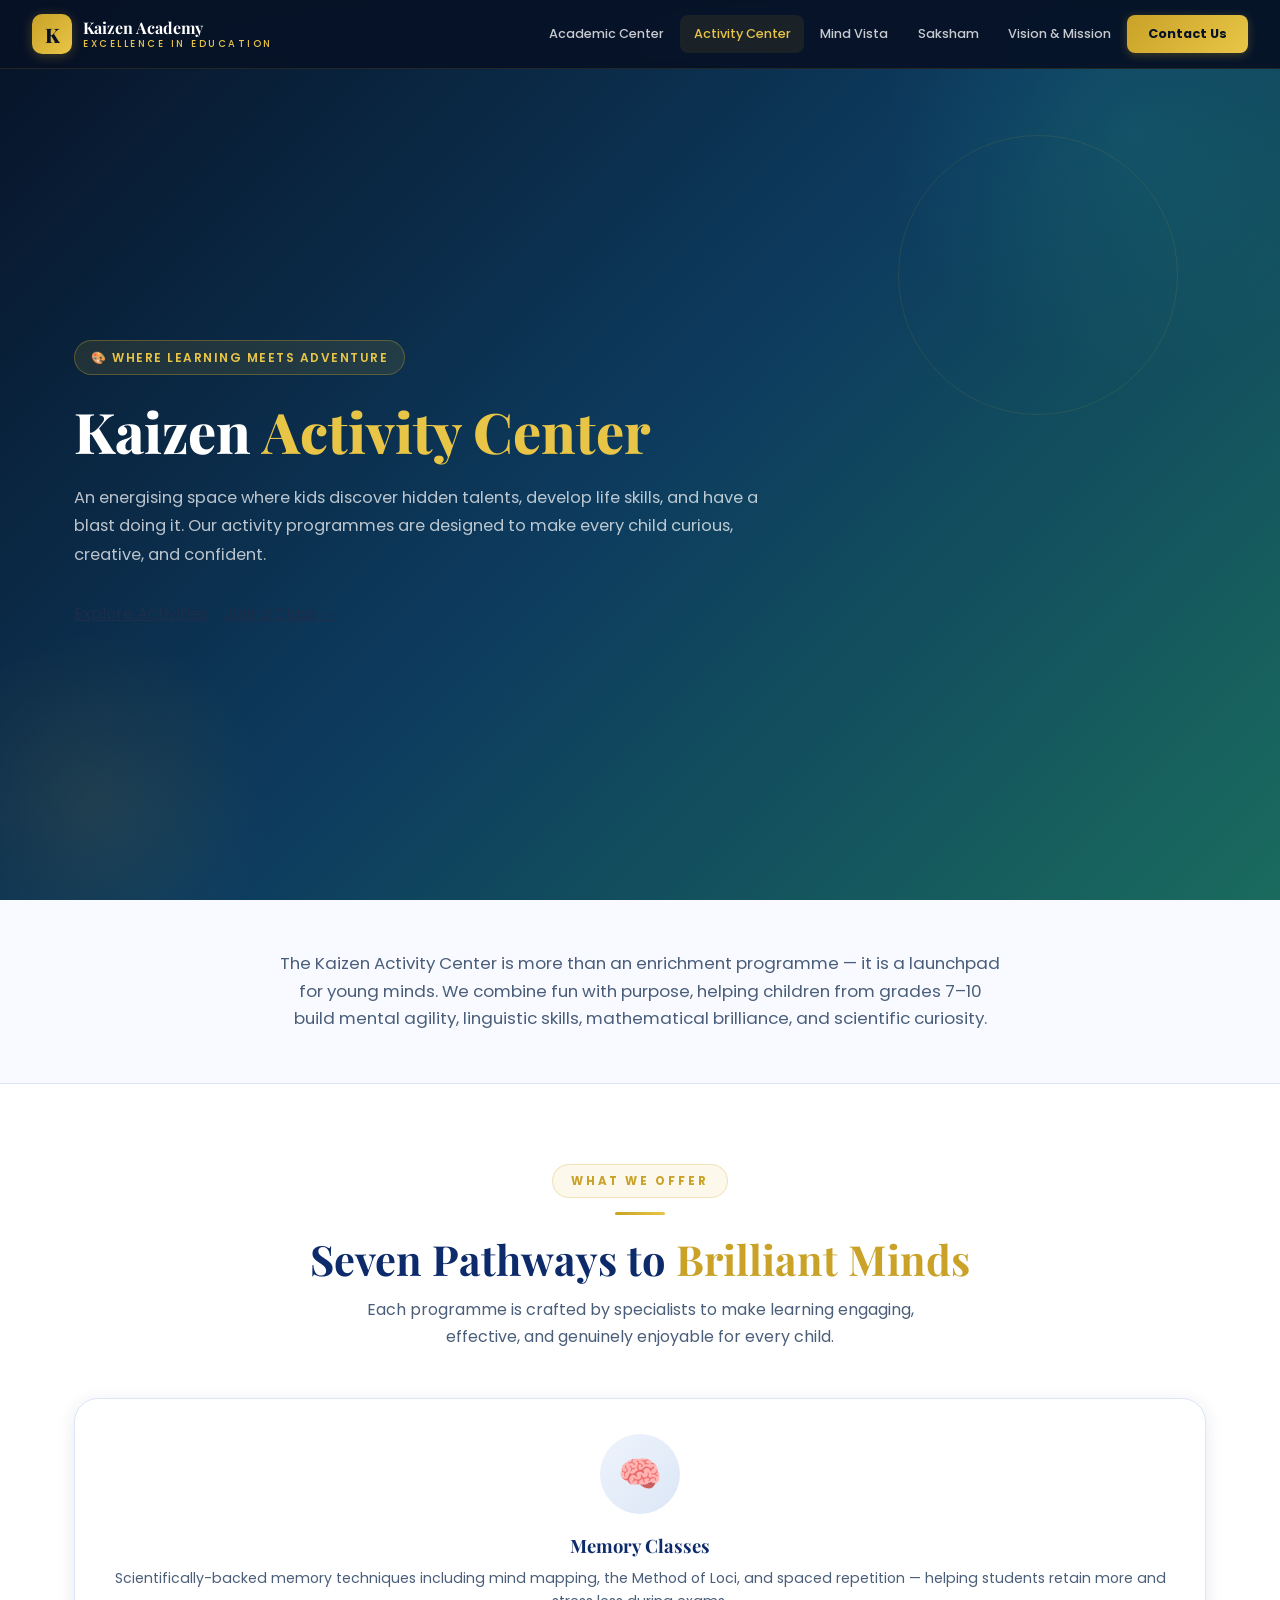
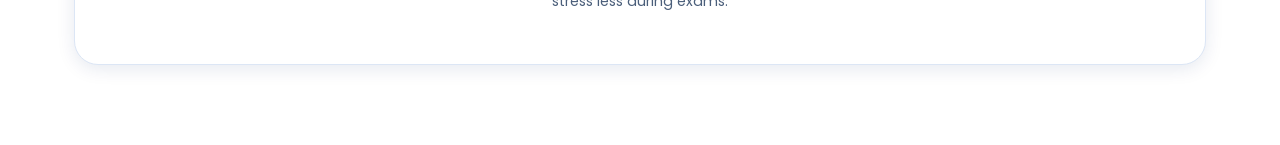
==== activity.html @ c0d57417 "Add activity.html for Kaizen Activity Center page This file contains the HTML structure and styling " ====
<!DOCTYPE html>
<html lang="en">
<head>
<meta charset="UTF-8"/>
<meta name="viewport" content="width=device-width,initial-scale=1.0"/>
<title>Kaizen Activity Center</title>
<link rel="stylesheet" href="styles.css"/>
<style>
.activity-card{background:var(--white);border:1px solid var(--border);border-radius:var(--radius-lg);padding:2.2rem;box-shadow:0 4px 18px var(--shadow);transition:all .35s var(--ease);position:relative;overflow:hidden;text-align:center;}
.activity-card::before{content:'';position:absolute;inset:0;background:linear-gradient(135deg,var(--blue-deep),var(--blue-mid));opacity:0;transition:opacity .35s var(--ease);z-index:0;}
.activity-card:hover::before{opacity:1;}
.activity-card:hover{transform:translateY(-8px) scale(1.02);box-shadow:0 20px 50px var(--shadow-hover);}
.activity-card>*{position:relative;z-index:1;}
.activity-card:hover .act-icon-wrap{background:rgba(255,255,255,.15);}
.activity-card:hover h3{color:var(--gold-light);}
.activity-card:hover p{color:rgba(255,255,255,.8);}
.activity-card:hover .act-tag{background:rgba(255,255,255,.15);color:rgba(255,255,255,.9);border-color:rgba(255,255,255,.25);}
.act-icon-wrap{width:80px;height:80px;border-radius:50%;background:linear-gradient(135deg,var(--blue-pale),var(--border));display:flex;align-items:center;justify-content:center;font-size:2.2rem;margin:0 auto 1.3rem;transition:all .35s var(--ease);}
.activity-card h3{color:var(--blue-deep);margin-bottom:.6rem;font-size:1.15rem;transition:color .35s var(--ease);}
.activity-card p{font-size:.88rem;margin-bottom:1rem;transition:color .35s var(--ease);}
.act-tag{display:inline-block;background:var(--gold-pale);border:1px solid rgba(201,162,39,.3);color:var(--gold);border-radius:100px;padding:.2rem .7rem;font-size:.7rem;font-weight:700;letter-spacing:1px;text-transform:uppercase;transition:all .35s var(--ease);}
.why-row{display:grid;grid-template-columns:1fr 1fr 1fr;gap:1.5rem;}
@media(max-width:900px){.why-row{grid-template-columns:1fr 1fr;}}
@media(max-width:580px){.why-row{grid-template-columns:1fr;}}
</style>
</head>
<body>

<nav class="navbar" id="navbar">
  <div class="nav-wrap">
    <a href="index.html" class="nav-logo">
      <div class="logo-mark">K</div>
      <div class="logo-text"><span class="name">Kaizen Academy</span><span class="tagline">Excellence in Education</span></div>
    </a>
    <ul class="nav-menu">
      <li><a href="index.html">Academic Center</a></li>
      <li><a href="activity.html" class="active">Activity Center</a></li>
      <li><a href="mindvista.html">Mind Vista</a></li>
      <li><a href="saksham.html">Saksham</a></li>
      <li><a href="vision.html">Vision &amp; Mission</a></li>
      <li class="nav-cta"><a href="contact.html">Contact Us</a></li>
    </ul>
    <button class="hamburger" onclick="toggleMenu()">&#9776;</button>
  </div>
</nav>
<div class="nav-drawer" id="navDrawer">
  <a href="index.html">🎓 Academic Center</a>
  <a href="activity.html">🎨 Activity Center</a>
  <a href="mindvista.html">🌍 Mind Vista</a>
  <a href="saksham.html">🏆 Saksham</a>
  <a href="vision.html">⭐ Vision &amp; Mission</a>
  <a href="contact.html">📞 Contact Us</a>
</div>

<!-- HERO -->
<section class="hero">
  <div class="hero-bg" style="background:linear-gradient(135deg,#071226 0%,#0d3b5e 50%,#1a6b5e 100%);"></div>
  <div class="hero-orb" style="width:500px;height:500px;top:-120px;right:-100px;background:radial-gradient(circle,rgba(45,196,171,.12) 0%,transparent 70%);"></div>
  <div class="hero-orb" style="width:350px;height:350px;bottom:-80px;left:-80px;background:radial-gradient(circle,rgba(201,162,39,.1) 0%,transparent 70%);animation-delay:2s;"></div>
  <div class="geo-shape" style="width:280px;height:280px;top:15%;right:8%;animation-duration:36s;"></div>
  <div class="particles"></div>
  <div class="hero-content-wrap" style="grid-template-columns:1fr;">
    <div class="hero-left" style="max-width:700px;">
      <div class="hero-badge">🎨 Where Learning Meets Adventure</div>
      <h1 class="hero-title">Kaizen <span class="gold-text">Activity Center</span></h1>
      <p class="hero-desc">An energising space where kids discover hidden talents, develop life skills, and have a blast doing it. Our activity programmes are designed to make every child curious, creative, and confident.</p>
      <div class="hero-actions">
        <a href="#activities" class="btn btn-gold btn-lg">Explore Activities</a>
        <a href="contact.html" class="btn btn-outline btn-lg">Join a Class →</a>
      </div>
    </div>
  </div>
</section>

<!-- INTRO -->
<section class="section-sm" style="background:var(--off-white);border-bottom:1px solid var(--border);">
  <div class="container text-center">
    <div class="reveal">
      <p style="font-size:1.05rem;color:var(--text-mid);max-width:720px;margin:0 auto;">
        The Kaizen Activity Center is more than an enrichment programme — it is a launchpad for young minds. We combine fun with purpose, helping children from grades 7–10 build mental agility, linguistic skills, mathematical brilliance, and scientific curiosity.
      </p>
    </div>
  </div>
</section>

<!-- ACTIVITIES GRID -->
<section class="section" id="activities">
  <div class="container">
    <div class="text-center reveal">
      <div class="section-label">What We Offer</div>
      <div class="gold-divider center"></div>
      <h2 class="section-title">Seven Pathways to <span class="accent">Brilliant Minds</span></h2>
      <p class="section-lead">Each programme is crafted by specialists to make learning engaging, effective, and genuinely enjoyable for every child.</p>
    </div>
    <div class="card-grid-3" style="margin-top:.5rem;">

      <div class="activity-card reveal d1">
        <div class="act-icon-wrap">🧠</div>
        <h3>Memory Classes</h3>
        <p>Scientifically-backed memory techniques including mind mapping, the Method of Loci, and spaced repetition — helping students retain more and stress less during exams.</p>
---- styles.css ----
@import url('https://fonts.googleapis.com/css2?family=Poppins:wght@300;400;500;600;700;800&family=Playfair+Display:wght@400;600;700;800&display=swap');

:root {
  --blue-dark: #071226;
  --blue-deep: #0d2b6b;
  --blue-mid: #1a4a9e;
  --blue-light: #2d6bc4;
  --blue-sky: #5ba3e8;
  --blue-pale: #eef4fd;
  --gold: #c9a227;
  --gold-light: #e8c547;
  --gold-pale: #fdf8ec;
  --white: #ffffff;
  --off-white: #f8faff;
  --text: #1e2d4a;
  --text-mid: #4a5e7a;
  --text-light: #8a9bb8;
  --border: #dce6f5;
  --shadow: rgba(13,43,107,0.1);
  --shadow-hover: rgba(13,43,107,0.2);
  --shadow-gold: rgba(201,162,39,0.3);
  --radius-sm: 8px;
  --radius: 16px;
  --radius-lg: 24px;
  --radius-xl: 32px;
  --ease: cubic-bezier(0.4,0,0.2,1);
}

*{margin:0;padding:0;box-sizing:border-box;}
html{scroll-behavior:smooth;}
body{font-family:'Poppins',sans-serif;color:var(--text);background:var(--white);overflow-x:hidden;line-height:1.65;}
img{max-width:100%;display:block;}
a{color:inherit;}

h1,h2,h3,h4{font-family:'Playfair Display',serif;line-height:1.2;}
h1{font-size:clamp(2rem,5vw,3.5rem);font-weight:800;}
h2{font-size:clamp(1.6rem,3.5vw,2.6rem);font-weight:700;}
h3{font-size:clamp(1.1rem,2vw,1.4rem);font-weight:700;}
h4{font-size:1rem;font-weight:600;font-family:'Poppins',sans-serif;}
p{font-size:0.97rem;color:var(--text-mid);}

.container{max-width:1180px;margin:0 auto;padding:0 1.5rem;}
.section{padding:80px 0;}
.section-sm{padding:50px 0;}

/* Section headers */
.section-label{display:inline-flex;align-items:center;gap:.4rem;font-size:.72rem;font-weight:700;letter-spacing:3px;text-transform:uppercase;color:var(--gold);background:var(--gold-pale);padding:.4rem 1.1rem;border-radius:100px;margin-bottom:.9rem;border:1px solid rgba(201,162,39,.25);}
.section-title{color:var(--blue-deep);margin-bottom:.8rem;}
.section-title .accent{color:var(--gold);}
.gold-divider{width:50px;height:3px;background:linear-gradient(90deg,var(--gold),var(--gold-light));border-radius:100px;margin-bottom:1.2rem;}
.gold-divider.center{margin-left:auto;margin-right:auto;}
.section-lead{font-size:1rem;color:var(--text-mid);max-width:600px;margin-bottom:3rem;}
.text-center{text-align:center;}
.text-center .section-lead{margin-left:auto;margin-right:auto;}

/* Navbar */
.navbar{position:fixed;top:0;left:0;right:0;z-index:1000;background:rgba(7,18,38,.96);backdrop-filter:blur(20px) saturate(180%);border-bottom:1px solid rgba(201,162,39,.15);transition:box-shadow .3s var(--ease);}
.navbar.scrolled{box-shadow:0 4px 30px rgba(0,0,0,.4);}
.nav-wrap{max-width:1280px;margin:0 auto;height:68px;display:flex;align-items:center;justify-content:space-between;padding:0 2rem;gap:1.5rem;}
.nav-logo{display:flex;align-items:center;gap:.7rem;text-decoration:none;}
.logo-mark{width:40px;height:40px;background:linear-gradient(135deg,var(--gold),var(--gold-light));border-radius:10px;display:flex;align-items:center;justify-content:center;font-family:'Playfair Display',serif;font-size:1.25rem;font-weight:800;color:var(--blue-dark);flex-shrink:0;box-shadow:0 2px 12px var(--shadow-gold);}
.logo-text{line-height:1.15;}
.logo-text .name{display:block;font-family:'Playfair Display',serif;font-size:1rem;font-weight:700;color:var(--white);}
.logo-text .tagline{display:block;font-size:.6rem;color:var(--gold-light);letter-spacing:2.5px;text-transform:uppercase;font-weight:500;}
.nav-menu{display:flex;list-style:none;align-items:center;gap:.15rem;}
.nav-menu a{display:block;text-decoration:none;color:rgba(255,255,255,.78);font-size:.8rem;font-weight:500;padding:.5rem .85rem;border-radius:var(--radius-sm);transition:color .25s,background .25s;white-space:nowrap;}
.nav-menu a:hover,.nav-menu a.active{color:var(--gold-light);background:rgba(201,162,39,.1);}
.nav-cta a{background:linear-gradient(135deg,var(--gold),var(--gold-light))!important;color:var(--blue-dark)!important;font-weight:700!important;padding:.5rem 1.3rem!important;box-shadow:0 2px 10px var(--shadow-gold);}
.nav-cta a:hover{transform:translateY(-1px);box-shadow:0 5px 18px var(--shadow-gold)!important;}
.hamburger{display:none;background:none;border:none;color:white;font-size:1.5rem;cursor:pointer;padding:.4rem;flex-shrink:0;line-height:1;}
.nav-drawer{display:none;position:fixed;top:68px;left:0;right:0;background:rgba(7,18,38,.98);backdrop-filter:blur(20px);border-bottom:1px solid rgba(201,162,39,.15);z-index:999;padding:1rem 1.5rem;}
.nav-drawer.open{display:block;}
.nav-drawer a{display:block;text-decoration:none;color:rgba(255,255,255,.8);padding:.85rem .5rem;border-bottom:1px solid rgba(255,255,255,.07);font-size:.93rem;font-weight:500;transition:color .2s;}
.nav-drawer a:last-child{border-bottom:none;}
.nav-drawer a:hover{color:var(--gold-light);}

/* Hero */
.hero{min-height:100vh;display:flex;align-items:center;position:relative;overflow:hidden;padding-top:68px;}
.hero-bg{position:absolute;inset:0;background:linear-gradient(135deg,var(--blue-dark) 0%,var(--blue-deep) 55%,var(--blue-mid) 100%);}
.hero-orb{position:absolute;border-radius:50%;animation:orb-pulse 8s ease-in-out infinite;}
@keyframes orb-pulse{0%,100%{transform:scale(1) translate(0,0);opacity:.6;}33%{transform:scale(1.1) translate(2%,-3%);opacity:.8;}66%{transform:scale(.95) translate(-2%,2%);opacity:.5;}}
.geo-shape{position:absolute;border:1px solid rgba(201,162,39,.12);border-radius:50%;animation:geo-spin linear infinite;}
@keyframes geo-spin{from{transform:rotate(0deg);}to{transform:rotate(360deg);}}
.particles{position:absolute;inset:0;pointer-events:none;}
.particle{position:absolute;border-radius:50%;background:rgba(201,162,39,.2);animation:rise linear infinite;}
@keyframes rise{0%{transform:translateY(110vh);opacity:0;}5%{opacity:1;}95%{opacity:.4;}100%{transform:translateY(-10vh);opacity:0;}}
.hero-content-wrap{position:relative;z-index:5;width:100%;max-width:1180px;margin:0 auto;padding:4rem 1.5rem;display:grid;grid-template-columns:1fr 1fr;gap:4rem;align-items:center;}
.hero-badge{display:inline-flex;align-items:center;gap:.5rem;background:rgba(201,162,39,.12);border:1px solid rgba(201,162,39,.35);border-radius:100px;padding:.4rem 1rem;font-size:.75rem;font-weight:600;letter-spacing:1.5px;color:var(--gold-light);text-transform:uppercase;margin-bottom:1.4rem;animation:fadeInDown .8s var(--ease) both;}
.hero-title{color:var(--white);margin-bottom:1.2rem;animation:fadeInUp .9s var(--ease) .15s both;}
.hero-title .gold-text{color:var(--gold-light);}
.hero-desc{color:rgba(255,255,255,.72);font-size:1.02rem;line-height:1.75;margin-bottom:2rem;animation:fadeInUp .9s var(--ease) .3s both;}
.hero-actions{display:flex;gap:1rem;flex-wrap:wrap;animation:fadeInUp .9s var(--ease) .45s both;}
.hero-right{animation:fadeIn 1s var(--ease) .6s both;}
.hero-card-grid{display:grid;grid-template-columns:1fr 1fr;gap:1rem;}
.mini-card{background:rgba(255,255,255,.07);border:1px solid rgba(255,255,255,.12);border-radius:var(--radius);padding:1.4rem 1.2rem;transition:all .3s var(--ease);}
.mini-card:hover{background:rgba(201,162,39,.12);border-color:rgba(201,162,39,.3);transform:translateY(-4px);}
.mini-card .icon{font-size:1.8rem;margin-bottom:.6rem;}
.mini-card h4{color:var(--white);font-size:.85rem;font-weight:600;margin-bottom:.2rem;font-family:'Poppins',sans-serif;}
.mini-card p{font-size:.75rem;color:rgba(255,255,255,.55);}
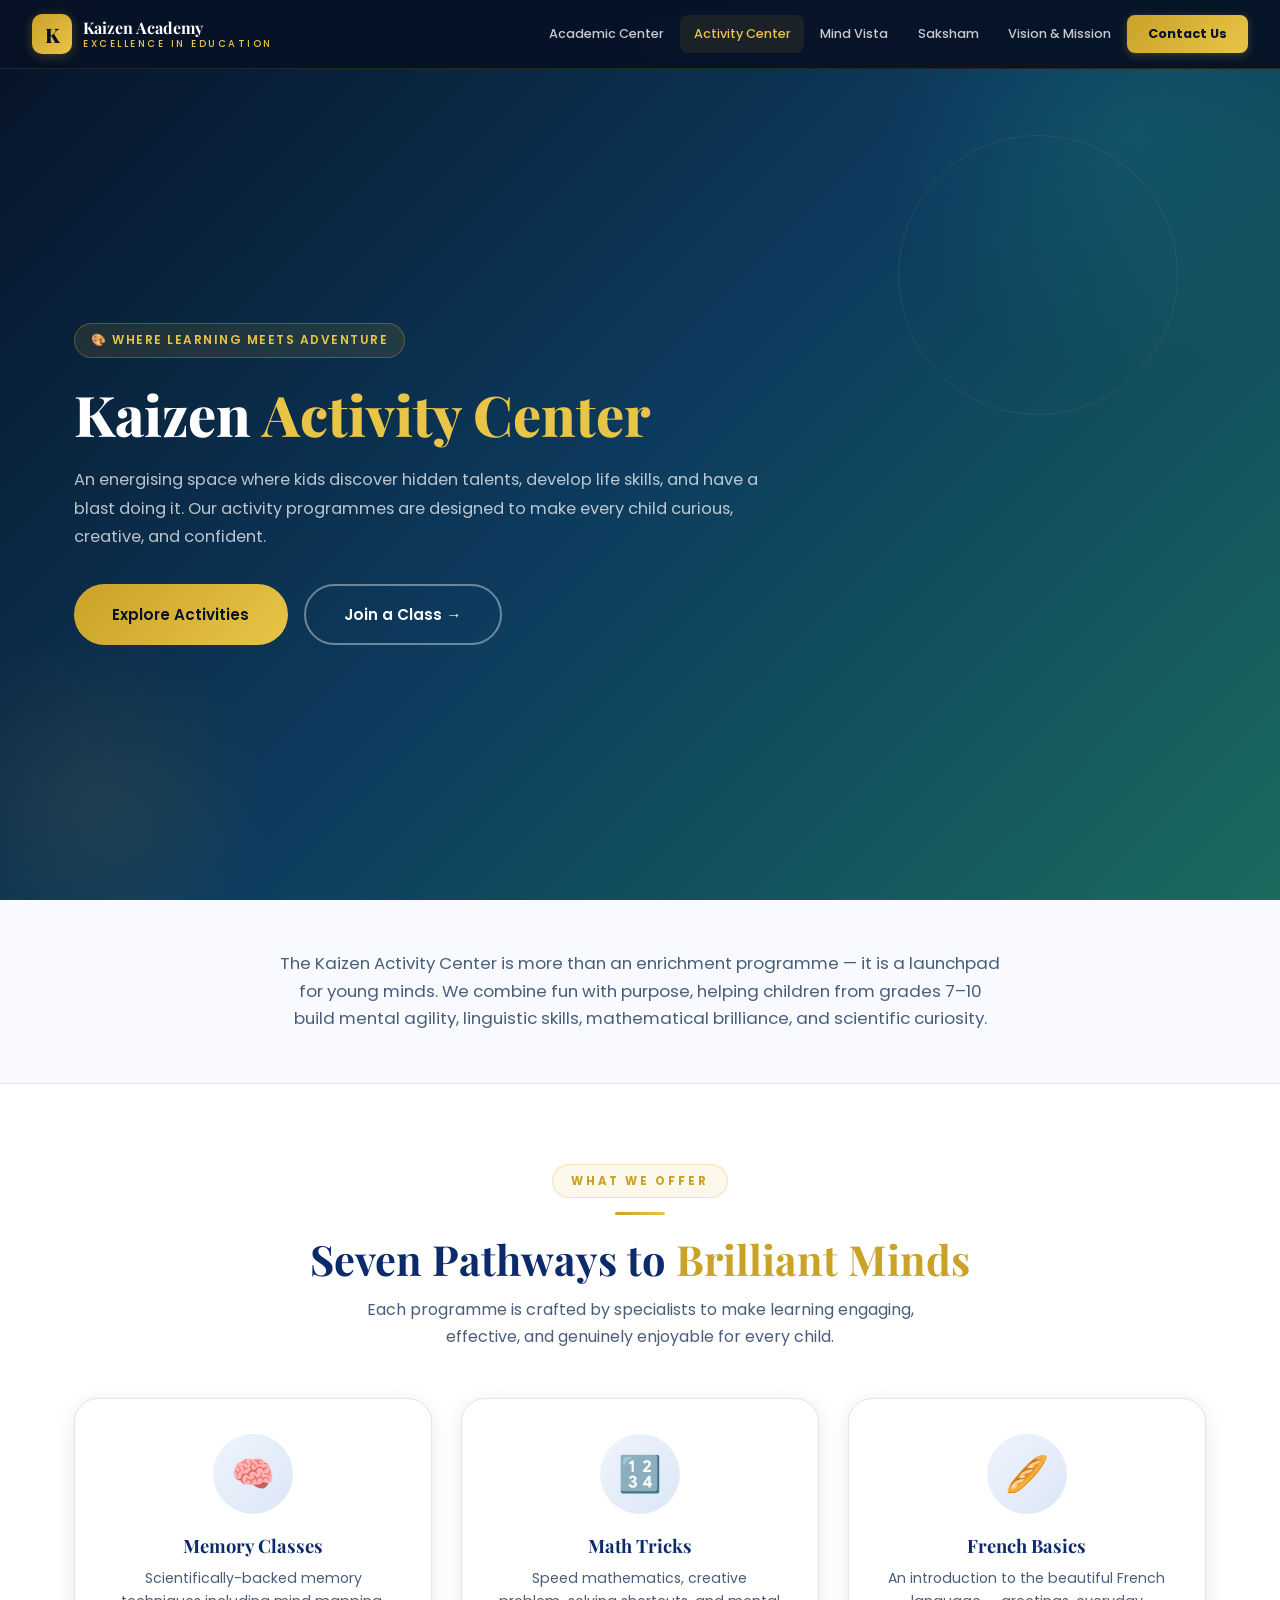
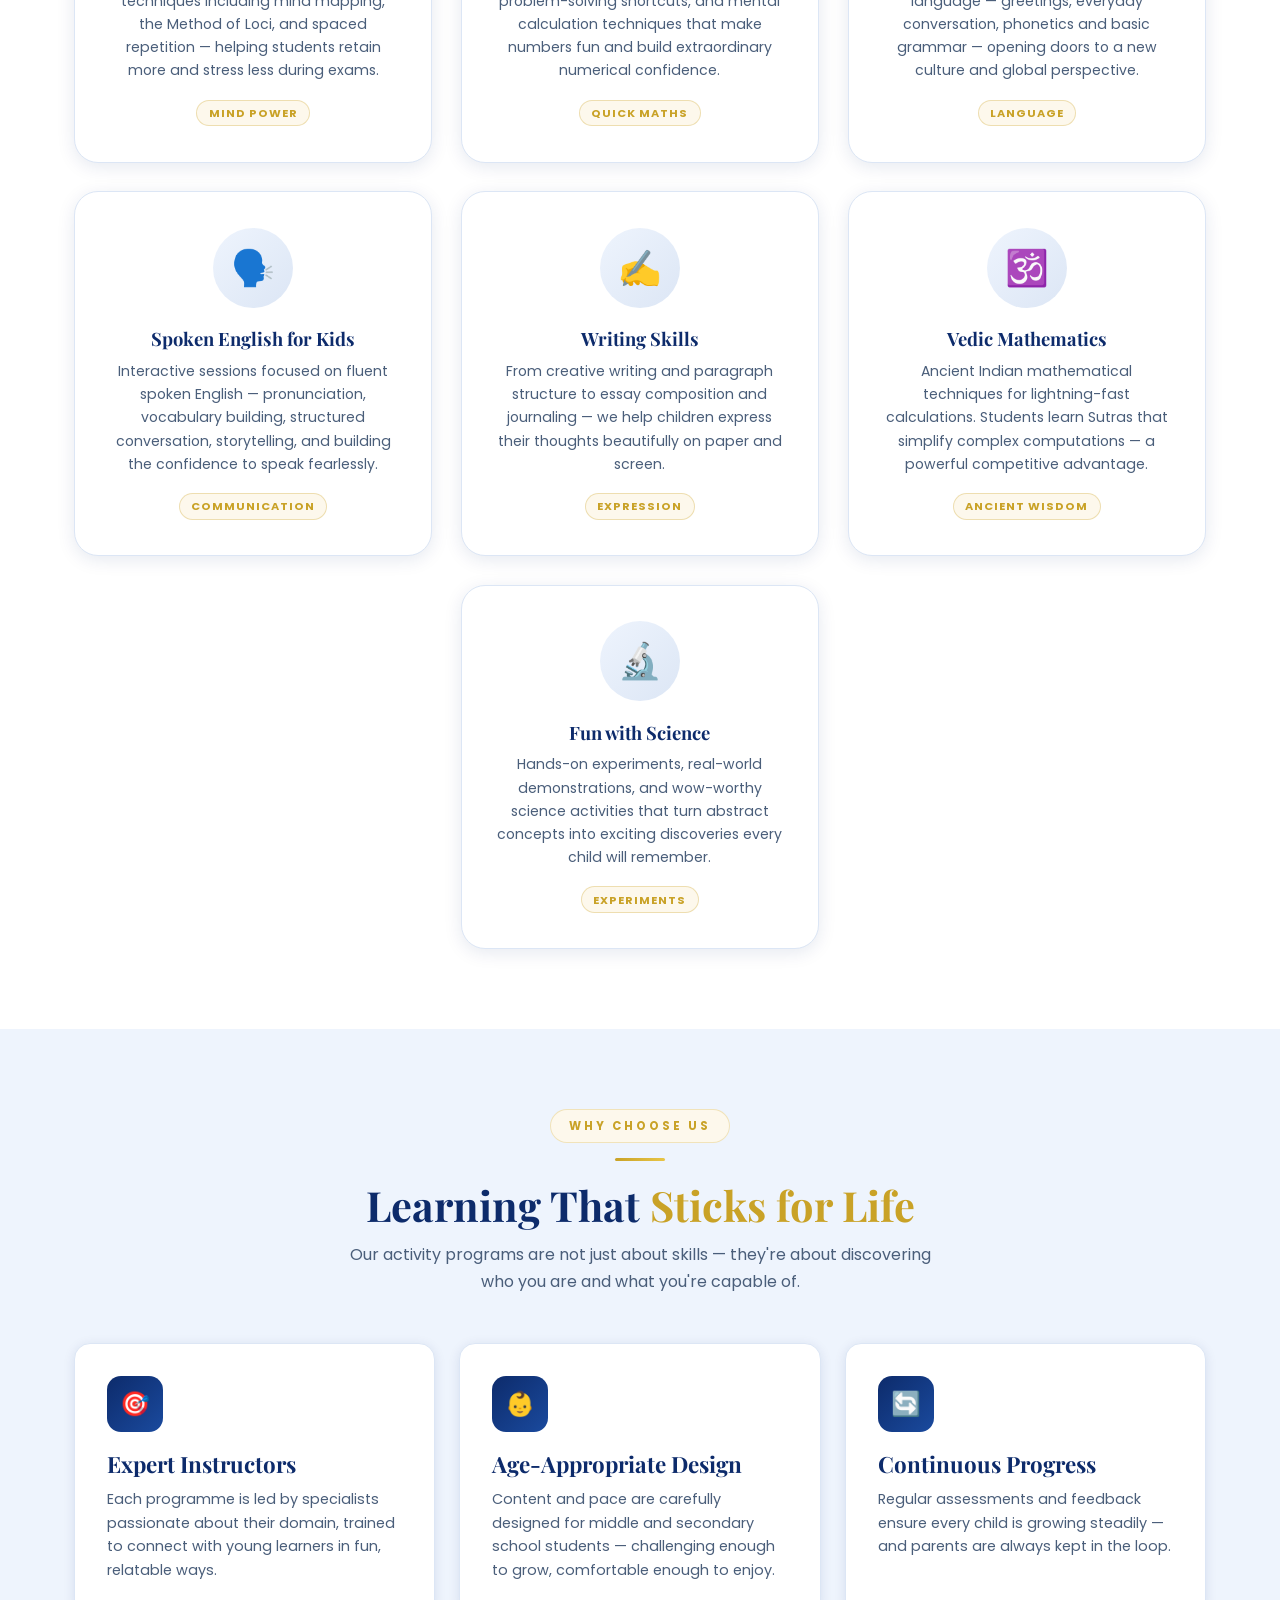
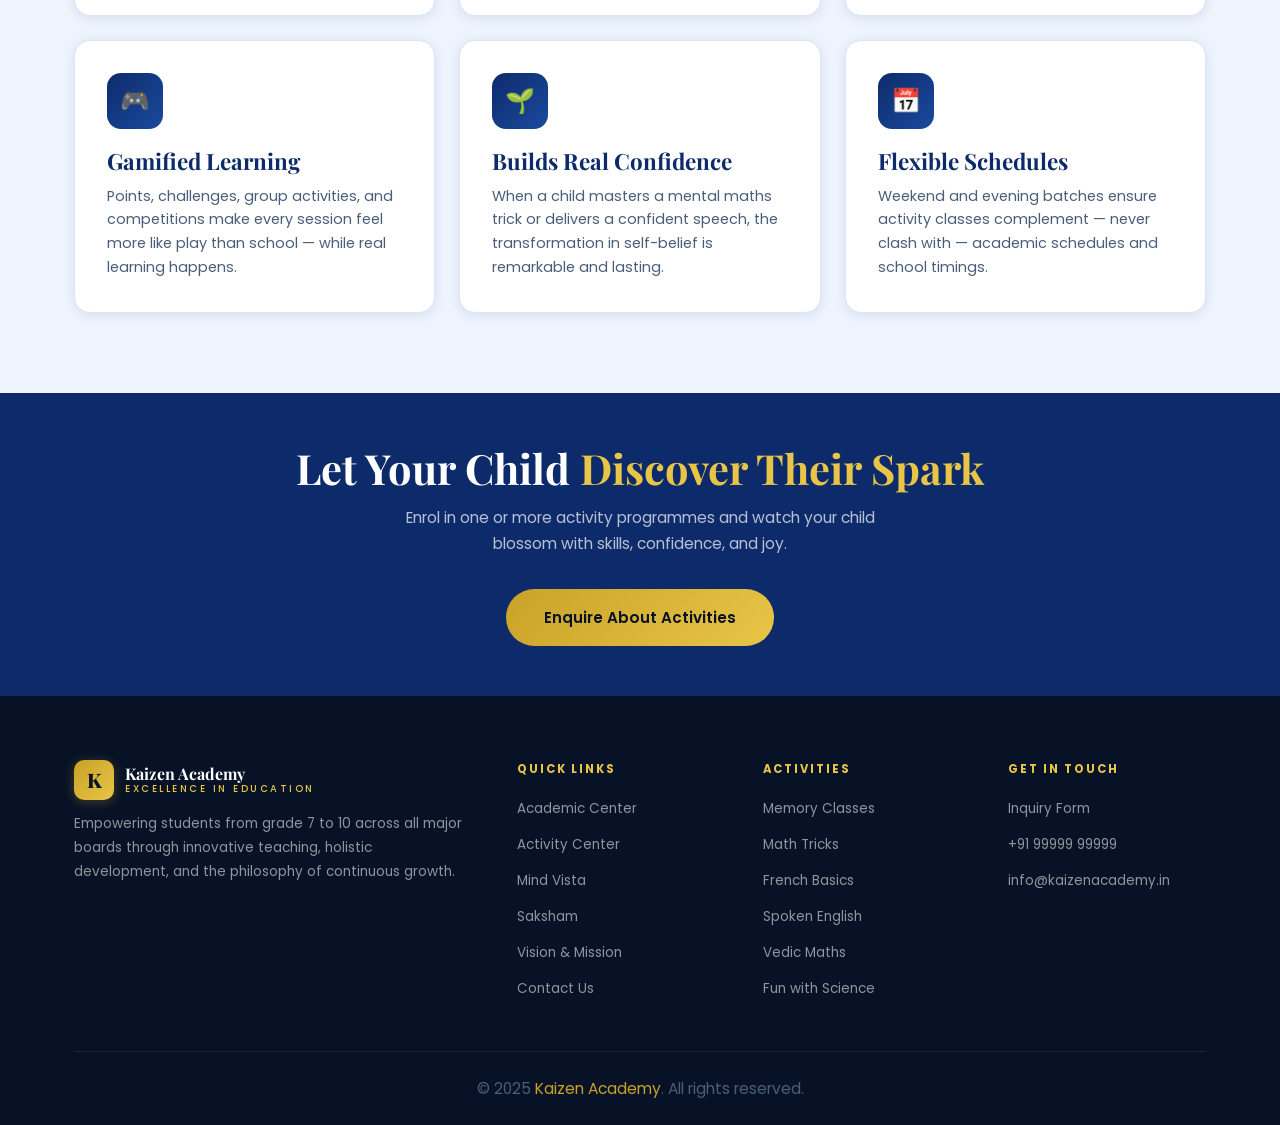
==== commit 808535ab: "Add files via upload" ====
--- a/activity.html
+++ b/activity.html
@@ -1,100 +1,255 @@
-<!DOCTYPE html>
-<html lang="en">
-<head>
-<meta charset="UTF-8"/>
-<meta name="viewport" content="width=device-width,initial-scale=1.0"/>
-<title>Kaizen Activity Center</title>
-<link rel="stylesheet" href="styles.css"/>
-<style>
-.activity-card{background:var(--white);border:1px solid var(--border);border-radius:var(--radius-lg);padding:2.2rem;box-shadow:0 4px 18px var(--shadow);transition:all .35s var(--ease);position:relative;overflow:hidden;text-align:center;}
-.activity-card::before{content:'';position:absolute;inset:0;background:linear-gradient(135deg,var(--blue-deep),var(--blue-mid));opacity:0;transition:opacity .35s var(--ease);z-index:0;}
-.activity-card:hover::before{opacity:1;}
-.activity-card:hover{transform:translateY(-8px) scale(1.02);box-shadow:0 20px 50px var(--shadow-hover);}
-.activity-card>*{position:relative;z-index:1;}
-.activity-card:hover .act-icon-wrap{background:rgba(255,255,255,.15);}
-.activity-card:hover h3{color:var(--gold-light);}
-.activity-card:hover p{color:rgba(255,255,255,.8);}
-.activity-card:hover .act-tag{background:rgba(255,255,255,.15);color:rgba(255,255,255,.9);border-color:rgba(255,255,255,.25);}
-.act-icon-wrap{width:80px;height:80px;border-radius:50%;background:linear-gradient(135deg,var(--blue-pale),var(--border));display:flex;align-items:center;justify-content:center;font-size:2.2rem;margin:0 auto 1.3rem;transition:all .35s var(--ease);}
-.activity-card h3{color:var(--blue-deep);margin-bottom:.6rem;font-size:1.15rem;transition:color .35s var(--ease);}
-.activity-card p{font-size:.88rem;margin-bottom:1rem;transition:color .35s var(--ease);}
-.act-tag{display:inline-block;background:var(--gold-pale);border:1px solid rgba(201,162,39,.3);color:var(--gold);border-radius:100px;padding:.2rem .7rem;font-size:.7rem;font-weight:700;letter-spacing:1px;text-transform:uppercase;transition:all .35s var(--ease);}
-.why-row{display:grid;grid-template-columns:1fr 1fr 1fr;gap:1.5rem;}
-@media(max-width:900px){.why-row{grid-template-columns:1fr 1fr;}}
-@media(max-width:580px){.why-row{grid-template-columns:1fr;}}
-</style>
-</head>
-<body>
-
-<nav class="navbar" id="navbar">
-  <div class="nav-wrap">
-    <a href="index.html" class="nav-logo">
-      <div class="logo-mark">K</div>
-      <div class="logo-text"><span class="name">Kaizen Academy</span><span class="tagline">Excellence in Education</span></div>
-    </a>
-    <ul class="nav-menu">
-      <li><a href="index.html">Academic Center</a></li>
-      <li><a href="activity.html" class="active">Activity Center</a></li>
-      <li><a href="mindvista.html">Mind Vista</a></li>
-      <li><a href="saksham.html">Saksham</a></li>
-      <li><a href="vision.html">Vision &amp; Mission</a></li>
-      <li class="nav-cta"><a href="contact.html">Contact Us</a></li>
-    </ul>
-    <button class="hamburger" onclick="toggleMenu()">&#9776;</button>
-  </div>
-</nav>
-<div class="nav-drawer" id="navDrawer">
-  <a href="index.html">🎓 Academic Center</a>
-  <a href="activity.html">🎨 Activity Center</a>
-  <a href="mindvista.html">🌍 Mind Vista</a>
-  <a href="saksham.html">🏆 Saksham</a>
-  <a href="vision.html">⭐ Vision &amp; Mission</a>
-  <a href="contact.html">📞 Contact Us</a>
-</div>
-
-<!-- HERO -->
-<section class="hero">
-  <div class="hero-bg" style="background:linear-gradient(135deg,#071226 0%,#0d3b5e 50%,#1a6b5e 100%);"></div>
-  <div class="hero-orb" style="width:500px;height:500px;top:-120px;right:-100px;background:radial-gradient(circle,rgba(45,196,171,.12) 0%,transparent 70%);"></div>
-  <div class="hero-orb" style="width:350px;height:350px;bottom:-80px;left:-80px;background:radial-gradient(circle,rgba(201,162,39,.1) 0%,transparent 70%);animation-delay:2s;"></div>
-  <div class="geo-shape" style="width:280px;height:280px;top:15%;right:8%;animation-duration:36s;"></div>
-  <div class="particles"></div>
-  <div class="hero-content-wrap" style="grid-template-columns:1fr;">
-    <div class="hero-left" style="max-width:700px;">
-      <div class="hero-badge">🎨 Where Learning Meets Adventure</div>
-      <h1 class="hero-title">Kaizen <span class="gold-text">Activity Center</span></h1>
-      <p class="hero-desc">An energising space where kids discover hidden talents, develop life skills, and have a blast doing it. Our activity programmes are designed to make every child curious, creative, and confident.</p>
-      <div class="hero-actions">
-        <a href="#activities" class="btn btn-gold btn-lg">Explore Activities</a>
-        <a href="contact.html" class="btn btn-outline btn-lg">Join a Class →</a>
-      </div>
-    </div>
-  </div>
-</section>
-
-<!-- INTRO -->
-<section class="section-sm" style="background:var(--off-white);border-bottom:1px solid var(--border);">
-  <div class="container text-center">
-    <div class="reveal">
-      <p style="font-size:1.05rem;color:var(--text-mid);max-width:720px;margin:0 auto;">
-        The Kaizen Activity Center is more than an enrichment programme — it is a launchpad for young minds. We combine fun with purpose, helping children from grades 7–10 build mental agility, linguistic skills, mathematical brilliance, and scientific curiosity.
-      </p>
-    </div>
-  </div>
-</section>
-
-<!-- ACTIVITIES GRID -->
-<section class="section" id="activities">
-  <div class="container">
-    <div class="text-center reveal">
-      <div class="section-label">What We Offer</div>
-      <div class="gold-divider center"></div>
-      <h2 class="section-title">Seven Pathways to <span class="accent">Brilliant Minds</span></h2>
-      <p class="section-lead">Each programme is crafted by specialists to make learning engaging, effective, and genuinely enjoyable for every child.</p>
-    </div>
-    <div class="card-grid-3" style="margin-top:.5rem;">
-
-      <div class="activity-card reveal d1">
-        <div class="act-icon-wrap">🧠</div>
-        <h3>Memory Classes</h3>
-        <p>Scientifically-backed memory techniques including mind mapping, the Method of Loci, and spaced repetition — helping students retain more and stress less during exams.</p>
+<!DOCTYPE html>
+<html lang="en">
+<head>
+<meta charset="UTF-8"/>
+<meta name="viewport" content="width=device-width,initial-scale=1.0"/>
+<title>Kaizen Activity Center</title>
+<link rel="stylesheet" href="styles.css"/>
+<style>
+.activity-card{background:var(--white);border:1px solid var(--border);border-radius:var(--radius-lg);padding:2.2rem;box-shadow:0 4px 18px var(--shadow);transition:all .35s var(--ease);position:relative;overflow:hidden;text-align:center;}
+.activity-card::before{content:'';position:absolute;inset:0;background:linear-gradient(135deg,var(--blue-deep),var(--blue-mid));opacity:0;transition:opacity .35s var(--ease);z-index:0;}
+.activity-card:hover::before{opacity:1;}
+.activity-card:hover{transform:translateY(-8px) scale(1.02);box-shadow:0 20px 50px var(--shadow-hover);}
+.activity-card>*{position:relative;z-index:1;}
+.activity-card:hover .act-icon-wrap{background:rgba(255,255,255,.15);}
+.activity-card:hover h3{color:var(--gold-light);}
+.activity-card:hover p{color:rgba(255,255,255,.8);}
+.activity-card:hover .act-tag{background:rgba(255,255,255,.15);color:rgba(255,255,255,.9);border-color:rgba(255,255,255,.25);}
+.act-icon-wrap{width:80px;height:80px;border-radius:50%;background:linear-gradient(135deg,var(--blue-pale),var(--border));display:flex;align-items:center;justify-content:center;font-size:2.2rem;margin:0 auto 1.3rem;transition:all .35s var(--ease);}
+.activity-card h3{color:var(--blue-deep);margin-bottom:.6rem;font-size:1.15rem;transition:color .35s var(--ease);}
+.activity-card p{font-size:.88rem;margin-bottom:1rem;transition:color .35s var(--ease);}
+.act-tag{display:inline-block;background:var(--gold-pale);border:1px solid rgba(201,162,39,.3);color:var(--gold);border-radius:100px;padding:.2rem .7rem;font-size:.7rem;font-weight:700;letter-spacing:1px;text-transform:uppercase;transition:all .35s var(--ease);}
+.why-row{display:grid;grid-template-columns:1fr 1fr 1fr;gap:1.5rem;}
+@media(max-width:900px){.why-row{grid-template-columns:1fr 1fr;}}
+@media(max-width:580px){.why-row{grid-template-columns:1fr;}}
+</style>
+</head>
+<body>
+
+<nav class="navbar" id="navbar">
+  <div class="nav-wrap">
+    <a href="index.html" class="nav-logo">
+      <div class="logo-mark">K</div>
+      <div class="logo-text"><span class="name">Kaizen Academy</span><span class="tagline">Excellence in Education</span></div>
+    </a>
+    <ul class="nav-menu">
+      <li><a href="index.html">Academic Center</a></li>
+      <li><a href="activity.html" class="active">Activity Center</a></li>
+      <li><a href="mindvista.html">Mind Vista</a></li>
+      <li><a href="saksham.html">Saksham</a></li>
+      <li><a href="vision.html">Vision &amp; Mission</a></li>
+      <li class="nav-cta"><a href="contact.html">Contact Us</a></li>
+    </ul>
+    <button class="hamburger" onclick="toggleMenu()">&#9776;</button>
+  </div>
+</nav>
+<div class="nav-drawer" id="navDrawer">
+  <a href="index.html">🎓 Academic Center</a>
+  <a href="activity.html">🎨 Activity Center</a>
+  <a href="mindvista.html">🌍 Mind Vista</a>
+  <a href="saksham.html">🏆 Saksham</a>
+  <a href="vision.html">⭐ Vision &amp; Mission</a>
+  <a href="contact.html">📞 Contact Us</a>
+</div>
+
+<!-- HERO -->
+<section class="hero">
+  <div class="hero-bg" style="background:linear-gradient(135deg,#071226 0%,#0d3b5e 50%,#1a6b5e 100%);"></div>
+  <div class="hero-orb" style="width:500px;height:500px;top:-120px;right:-100px;background:radial-gradient(circle,rgba(45,196,171,.12) 0%,transparent 70%);"></div>
+  <div class="hero-orb" style="width:350px;height:350px;bottom:-80px;left:-80px;background:radial-gradient(circle,rgba(201,162,39,.1) 0%,transparent 70%);animation-delay:2s;"></div>
+  <div class="geo-shape" style="width:280px;height:280px;top:15%;right:8%;animation-duration:36s;"></div>
+  <div class="particles"></div>
+  <div class="hero-content-wrap" style="grid-template-columns:1fr;">
+    <div class="hero-left" style="max-width:700px;">
+      <div class="hero-badge">🎨 Where Learning Meets Adventure</div>
+      <h1 class="hero-title">Kaizen <span class="gold-text">Activity Center</span></h1>
+      <p class="hero-desc">An energising space where kids discover hidden talents, develop life skills, and have a blast doing it. Our activity programmes are designed to make every child curious, creative, and confident.</p>
+      <div class="hero-actions">
+        <a href="#activities" class="btn btn-gold btn-lg">Explore Activities</a>
+        <a href="contact.html" class="btn btn-outline btn-lg">Join a Class →</a>
+      </div>
+    </div>
+  </div>
+</section>
+
+<!-- INTRO -->
+<section class="section-sm" style="background:var(--off-white);border-bottom:1px solid var(--border);">
+  <div class="container text-center">
+    <div class="reveal">
+      <p style="font-size:1.05rem;color:var(--text-mid);max-width:720px;margin:0 auto;">
+        The Kaizen Activity Center is more than an enrichment programme — it is a launchpad for young minds. We combine fun with purpose, helping children from grades 7–10 build mental agility, linguistic skills, mathematical brilliance, and scientific curiosity.
+      </p>
+    </div>
+  </div>
+</section>
+
+<!-- ACTIVITIES GRID -->
+<section class="section" id="activities">
+  <div class="container">
+    <div class="text-center reveal">
+      <div class="section-label">What We Offer</div>
+      <div class="gold-divider center"></div>
+      <h2 class="section-title">Seven Pathways to <span class="accent">Brilliant Minds</span></h2>
+      <p class="section-lead">Each programme is crafted by specialists to make learning engaging, effective, and genuinely enjoyable for every child.</p>
+    </div>
+    <div class="card-grid-3" style="margin-top:.5rem;">
+
+      <div class="activity-card reveal d1">
+        <div class="act-icon-wrap">🧠</div>
+        <h3>Memory Classes</h3>
+        <p>Scientifically-backed memory techniques including mind mapping, the Method of Loci, and spaced repetition — helping students retain more and stress less during exams.</p>
+        <div class="act-tag">Mind Power</div>
+      </div>
+
+      <div class="activity-card reveal d2">
+        <div class="act-icon-wrap">🔢</div>
+        <h3>Math Tricks</h3>
+        <p>Speed mathematics, creative problem-solving shortcuts, and mental calculation techniques that make numbers fun and build extraordinary numerical confidence.</p>
+        <div class="act-tag">Quick Maths</div>
+      </div>
+
+      <div class="activity-card reveal d3">
+        <div class="act-icon-wrap">🥖</div>
+        <h3>French Basics</h3>
+        <p>An introduction to the beautiful French language — greetings, everyday conversation, phonetics and basic grammar — opening doors to a new culture and global perspective.</p>
+        <div class="act-tag">Language</div>
+      </div>
+
+      <div class="activity-card reveal d1">
+        <div class="act-icon-wrap">🗣️</div>
+        <h3>Spoken English for Kids</h3>
+        <p>Interactive sessions focused on fluent spoken English — pronunciation, vocabulary building, structured conversation, storytelling, and building the confidence to speak fearlessly.</p>
+        <div class="act-tag">Communication</div>
+      </div>
+
+      <div class="activity-card reveal d2">
+        <div class="act-icon-wrap">✍️</div>
+        <h3>Writing Skills</h3>
+        <p>From creative writing and paragraph structure to essay composition and journaling — we help children express their thoughts beautifully on paper and screen.</p>
+        <div class="act-tag">Expression</div>
+      </div>
+
+      <div class="activity-card reveal d3">
+        <div class="act-icon-wrap">🕉️</div>
+        <h3>Vedic Mathematics</h3>
+        <p>Ancient Indian mathematical techniques for lightning-fast calculations. Students learn Sutras that simplify complex computations — a powerful competitive advantage.</p>
+        <div class="act-tag">Ancient Wisdom</div>
+      </div>
+
+      <div class="activity-card reveal d2" style="grid-column:2;">
+        <div class="act-icon-wrap">🔬</div>
+        <h3>Fun with Science</h3>
+        <p>Hands-on experiments, real-world demonstrations, and wow-worthy science activities that turn abstract concepts into exciting discoveries every child will remember.</p>
+        <div class="act-tag">Experiments</div>
+      </div>
+
+    </div>
+  </div>
+</section>
+
+<!-- WHY SECTION -->
+<section class="section bg-light">
+  <div class="container">
+    <div class="text-center reveal">
+      <div class="section-label">Why Choose Us</div>
+      <div class="gold-divider center"></div>
+      <h2 class="section-title">Learning That <span class="accent">Sticks for Life</span></h2>
+      <p class="section-lead">Our activity programs are not just about skills — they're about discovering who you are and what you're capable of.</p>
+    </div>
+    <div class="why-row">
+      <div class="card reveal d1">
+        <div class="card-icon">🎯</div>
+        <h3>Expert Instructors</h3>
+        <p>Each programme is led by specialists passionate about their domain, trained to connect with young learners in fun, relatable ways.</p>
+      </div>
+      <div class="card reveal d2">
+        <div class="card-icon">👶</div>
+        <h3>Age-Appropriate Design</h3>
+        <p>Content and pace are carefully designed for middle and secondary school students — challenging enough to grow, comfortable enough to enjoy.</p>
+      </div>
+      <div class="card reveal d3">
+        <div class="card-icon">🔄</div>
+        <h3>Continuous Progress</h3>
+        <p>Regular assessments and feedback ensure every child is growing steadily — and parents are always kept in the loop.</p>
+      </div>
+      <div class="card reveal d1">
+        <div class="card-icon">🎮</div>
+        <h3>Gamified Learning</h3>
+        <p>Points, challenges, group activities, and competitions make every session feel more like play than school — while real learning happens.</p>
+      </div>
+      <div class="card reveal d2">
+        <div class="card-icon">🌱</div>
+        <h3>Builds Real Confidence</h3>
+        <p>When a child masters a mental maths trick or delivers a confident speech, the transformation in self-belief is remarkable and lasting.</p>
+      </div>
+      <div class="card reveal d3">
+        <div class="card-icon">📅</div>
+        <h3>Flexible Schedules</h3>
+        <p>Weekend and evening batches ensure activity classes complement — never clash with — academic schedules and school timings.</p>
+      </div>
+    </div>
+  </div>
+</section>
+
+<!-- CTA -->
+<section class="section-sm bg-deep">
+  <div class="container text-center">
+    <div class="reveal">
+      <h2 style="color:var(--white);margin-bottom:.8rem;">Let Your Child <span style="color:var(--gold-light);">Discover Their Spark</span></h2>
+      <p style="color:rgba(255,255,255,.7);max-width:480px;margin:0 auto 2rem;">Enrol in one or more activity programmes and watch your child blossom with skills, confidence, and joy.</p>
+      <a href="contact.html" class="btn btn-gold btn-lg">Enquire About Activities</a>
+    </div>
+  </div>
+</section>
+
+<!-- FOOTER -->
+<footer>
+  <div class="container">
+    <div class="footer-grid">
+      <div class="footer-about">
+        <a href="index.html" class="nav-logo" style="display:inline-flex;">
+          <div class="logo-mark">K</div>
+          <div class="logo-text"><span class="name">Kaizen Academy</span><span class="tagline">Excellence in Education</span></div>
+        </a>
+        <p>Empowering students from grade 7 to 10 across all major boards through innovative teaching, holistic development, and the philosophy of continuous growth.</p>
+      </div>
+      <div class="footer-col">
+        <h5>Quick Links</h5>
+        <ul>
+          <li><a href="index.html">Academic Center</a></li>
+          <li><a href="activity.html">Activity Center</a></li>
+          <li><a href="mindvista.html">Mind Vista</a></li>
+          <li><a href="saksham.html">Saksham</a></li>
+          <li><a href="vision.html">Vision &amp; Mission</a></li>
+          <li><a href="contact.html">Contact Us</a></li>
+        </ul>
+      </div>
+      <div class="footer-col">
+        <h5>Activities</h5>
+        <ul>
+          <li><a href="#activities">Memory Classes</a></li>
+          <li><a href="#activities">Math Tricks</a></li>
+          <li><a href="#activities">French Basics</a></li>
+          <li><a href="#activities">Spoken English</a></li>
+          <li><a href="#activities">Vedic Maths</a></li>
+          <li><a href="#activities">Fun with Science</a></li>
+        </ul>
+      </div>
+      <div class="footer-col">
+        <h5>Get in Touch</h5>
+        <ul>
+          <li><a href="contact.html">Inquiry Form</a></li>
+          <li><a href="tel:+919999999999">+91 99999 99999</a></li>
+          <li><a href="mailto:info@kaizenacademy.in">info@kaizenacademy.in</a></li>
+        </ul>
+      </div>
+    </div>
+    <div class="footer-bottom">
+      <p>&copy; 2025 <span class="gold">Kaizen Academy</span>. All rights reserved.</p>
+    </div>
+  </div>
+</footer>
+
+<script src="script.js"></script>
+</body>
+</html>
--- a/styles.css
+++ b/styles.css
@@ -1,99 +1,279 @@
-@import url('https://fonts.googleapis.com/css2?family=Poppins:wght@300;400;500;600;700;800&family=Playfair+Display:wght@400;600;700;800&display=swap');
-
-:root {
-  --blue-dark: #071226;
-  --blue-deep: #0d2b6b;
-  --blue-mid: #1a4a9e;
-  --blue-light: #2d6bc4;
-  --blue-sky: #5ba3e8;
-  --blue-pale: #eef4fd;
-  --gold: #c9a227;
-  --gold-light: #e8c547;
-  --gold-pale: #fdf8ec;
-  --white: #ffffff;
-  --off-white: #f8faff;
-  --text: #1e2d4a;
-  --text-mid: #4a5e7a;
-  --text-light: #8a9bb8;
-  --border: #dce6f5;
-  --shadow: rgba(13,43,107,0.1);
-  --shadow-hover: rgba(13,43,107,0.2);
-  --shadow-gold: rgba(201,162,39,0.3);
-  --radius-sm: 8px;
-  --radius: 16px;
-  --radius-lg: 24px;
-  --radius-xl: 32px;
-  --ease: cubic-bezier(0.4,0,0.2,1);
-}
-
-*{margin:0;padding:0;box-sizing:border-box;}
-html{scroll-behavior:smooth;}
-body{font-family:'Poppins',sans-serif;color:var(--text);background:var(--white);overflow-x:hidden;line-height:1.65;}
-img{max-width:100%;display:block;}
-a{color:inherit;}
-
-h1,h2,h3,h4{font-family:'Playfair Display',serif;line-height:1.2;}
-h1{font-size:clamp(2rem,5vw,3.5rem);font-weight:800;}
-h2{font-size:clamp(1.6rem,3.5vw,2.6rem);font-weight:700;}
-h3{font-size:clamp(1.1rem,2vw,1.4rem);font-weight:700;}
-h4{font-size:1rem;font-weight:600;font-family:'Poppins',sans-serif;}
-p{font-size:0.97rem;color:var(--text-mid);}
-
-.container{max-width:1180px;margin:0 auto;padding:0 1.5rem;}
-.section{padding:80px 0;}
-.section-sm{padding:50px 0;}
-
-/* Section headers */
-.section-label{display:inline-flex;align-items:center;gap:.4rem;font-size:.72rem;font-weight:700;letter-spacing:3px;text-transform:uppercase;color:var(--gold);background:var(--gold-pale);padding:.4rem 1.1rem;border-radius:100px;margin-bottom:.9rem;border:1px solid rgba(201,162,39,.25);}
-.section-title{color:var(--blue-deep);margin-bottom:.8rem;}
-.section-title .accent{color:var(--gold);}
-.gold-divider{width:50px;height:3px;background:linear-gradient(90deg,var(--gold),var(--gold-light));border-radius:100px;margin-bottom:1.2rem;}
-.gold-divider.center{margin-left:auto;margin-right:auto;}
-.section-lead{font-size:1rem;color:var(--text-mid);max-width:600px;margin-bottom:3rem;}
-.text-center{text-align:center;}
-.text-center .section-lead{margin-left:auto;margin-right:auto;}
-
-/* Navbar */
-.navbar{position:fixed;top:0;left:0;right:0;z-index:1000;background:rgba(7,18,38,.96);backdrop-filter:blur(20px) saturate(180%);border-bottom:1px solid rgba(201,162,39,.15);transition:box-shadow .3s var(--ease);}
-.navbar.scrolled{box-shadow:0 4px 30px rgba(0,0,0,.4);}
-.nav-wrap{max-width:1280px;margin:0 auto;height:68px;display:flex;align-items:center;justify-content:space-between;padding:0 2rem;gap:1.5rem;}
-.nav-logo{display:flex;align-items:center;gap:.7rem;text-decoration:none;}
-.logo-mark{width:40px;height:40px;background:linear-gradient(135deg,var(--gold),var(--gold-light));border-radius:10px;display:flex;align-items:center;justify-content:center;font-family:'Playfair Display',serif;font-size:1.25rem;font-weight:800;color:var(--blue-dark);flex-shrink:0;box-shadow:0 2px 12px var(--shadow-gold);}
-.logo-text{line-height:1.15;}
-.logo-text .name{display:block;font-family:'Playfair Display',serif;font-size:1rem;font-weight:700;color:var(--white);}
-.logo-text .tagline{display:block;font-size:.6rem;color:var(--gold-light);letter-spacing:2.5px;text-transform:uppercase;font-weight:500;}
-.nav-menu{display:flex;list-style:none;align-items:center;gap:.15rem;}
-.nav-menu a{display:block;text-decoration:none;color:rgba(255,255,255,.78);font-size:.8rem;font-weight:500;padding:.5rem .85rem;border-radius:var(--radius-sm);transition:color .25s,background .25s;white-space:nowrap;}
-.nav-menu a:hover,.nav-menu a.active{color:var(--gold-light);background:rgba(201,162,39,.1);}
-.nav-cta a{background:linear-gradient(135deg,var(--gold),var(--gold-light))!important;color:var(--blue-dark)!important;font-weight:700!important;padding:.5rem 1.3rem!important;box-shadow:0 2px 10px var(--shadow-gold);}
-.nav-cta a:hover{transform:translateY(-1px);box-shadow:0 5px 18px var(--shadow-gold)!important;}
-.hamburger{display:none;background:none;border:none;color:white;font-size:1.5rem;cursor:pointer;padding:.4rem;flex-shrink:0;line-height:1;}
-.nav-drawer{display:none;position:fixed;top:68px;left:0;right:0;background:rgba(7,18,38,.98);backdrop-filter:blur(20px);border-bottom:1px solid rgba(201,162,39,.15);z-index:999;padding:1rem 1.5rem;}
-.nav-drawer.open{display:block;}
-.nav-drawer a{display:block;text-decoration:none;color:rgba(255,255,255,.8);padding:.85rem .5rem;border-bottom:1px solid rgba(255,255,255,.07);font-size:.93rem;font-weight:500;transition:color .2s;}
-.nav-drawer a:last-child{border-bottom:none;}
-.nav-drawer a:hover{color:var(--gold-light);}
-
-/* Hero */
-.hero{min-height:100vh;display:flex;align-items:center;position:relative;overflow:hidden;padding-top:68px;}
-.hero-bg{position:absolute;inset:0;background:linear-gradient(135deg,var(--blue-dark) 0%,var(--blue-deep) 55%,var(--blue-mid) 100%);}
-.hero-orb{position:absolute;border-radius:50%;animation:orb-pulse 8s ease-in-out infinite;}
-@keyframes orb-pulse{0%,100%{transform:scale(1) translate(0,0);opacity:.6;}33%{transform:scale(1.1) translate(2%,-3%);opacity:.8;}66%{transform:scale(.95) translate(-2%,2%);opacity:.5;}}
-.geo-shape{position:absolute;border:1px solid rgba(201,162,39,.12);border-radius:50%;animation:geo-spin linear infinite;}
-@keyframes geo-spin{from{transform:rotate(0deg);}to{transform:rotate(360deg);}}
-.particles{position:absolute;inset:0;pointer-events:none;}
-.particle{position:absolute;border-radius:50%;background:rgba(201,162,39,.2);animation:rise linear infinite;}
-@keyframes rise{0%{transform:translateY(110vh);opacity:0;}5%{opacity:1;}95%{opacity:.4;}100%{transform:translateY(-10vh);opacity:0;}}
-.hero-content-wrap{position:relative;z-index:5;width:100%;max-width:1180px;margin:0 auto;padding:4rem 1.5rem;display:grid;grid-template-columns:1fr 1fr;gap:4rem;align-items:center;}
-.hero-badge{display:inline-flex;align-items:center;gap:.5rem;background:rgba(201,162,39,.12);border:1px solid rgba(201,162,39,.35);border-radius:100px;padding:.4rem 1rem;font-size:.75rem;font-weight:600;letter-spacing:1.5px;color:var(--gold-light);text-transform:uppercase;margin-bottom:1.4rem;animation:fadeInDown .8s var(--ease) both;}
-.hero-title{color:var(--white);margin-bottom:1.2rem;animation:fadeInUp .9s var(--ease) .15s both;}
-.hero-title .gold-text{color:var(--gold-light);}
-.hero-desc{color:rgba(255,255,255,.72);font-size:1.02rem;line-height:1.75;margin-bottom:2rem;animation:fadeInUp .9s var(--ease) .3s both;}
-.hero-actions{display:flex;gap:1rem;flex-wrap:wrap;animation:fadeInUp .9s var(--ease) .45s both;}
-.hero-right{animation:fadeIn 1s var(--ease) .6s both;}
-.hero-card-grid{display:grid;grid-template-columns:1fr 1fr;gap:1rem;}
-.mini-card{background:rgba(255,255,255,.07);border:1px solid rgba(255,255,255,.12);border-radius:var(--radius);padding:1.4rem 1.2rem;transition:all .3s var(--ease);}
-.mini-card:hover{background:rgba(201,162,39,.12);border-color:rgba(201,162,39,.3);transform:translateY(-4px);}
-.mini-card .icon{font-size:1.8rem;margin-bottom:.6rem;}
-.mini-card h4{color:var(--white);font-size:.85rem;font-weight:600;margin-bottom:.2rem;font-family:'Poppins',sans-serif;}
-.mini-card p{font-size:.75rem;color:rgba(255,255,255,.55);}
+@import url('https://fonts.googleapis.com/css2?family=Poppins:wght@300;400;500;600;700;800&family=Playfair+Display:wght@400;600;700;800&display=swap');
+
+:root {
+  --blue-dark: #071226;
+  --blue-deep: #0d2b6b;
+  --blue-mid: #1a4a9e;
+  --blue-light: #2d6bc4;
+  --blue-sky: #5ba3e8;
+  --blue-pale: #eef4fd;
+  --gold: #c9a227;
+  --gold-light: #e8c547;
+  --gold-pale: #fdf8ec;
+  --white: #ffffff;
+  --off-white: #f8faff;
+  --text: #1e2d4a;
+  --text-mid: #4a5e7a;
+  --text-light: #8a9bb8;
+  --border: #dce6f5;
+  --shadow: rgba(13,43,107,0.1);
+  --shadow-hover: rgba(13,43,107,0.2);
+  --shadow-gold: rgba(201,162,39,0.3);
+  --radius-sm: 8px;
+  --radius: 16px;
+  --radius-lg: 24px;
+  --radius-xl: 32px;
+  --ease: cubic-bezier(0.4,0,0.2,1);
+}
+
+*{margin:0;padding:0;box-sizing:border-box;}
+html{scroll-behavior:smooth;}
+body{font-family:'Poppins',sans-serif;color:var(--text);background:var(--white);overflow-x:hidden;line-height:1.65;}
+img{max-width:100%;display:block;}
+a{color:inherit;}
+
+h1,h2,h3,h4{font-family:'Playfair Display',serif;line-height:1.2;}
+h1{font-size:clamp(2rem,5vw,3.5rem);font-weight:800;}
+h2{font-size:clamp(1.6rem,3.5vw,2.6rem);font-weight:700;}
+h3{font-size:clamp(1.1rem,2vw,1.4rem);font-weight:700;}
+h4{font-size:1rem;font-weight:600;font-family:'Poppins',sans-serif;}
+p{font-size:0.97rem;color:var(--text-mid);}
+
+.container{max-width:1180px;margin:0 auto;padding:0 1.5rem;}
+.section{padding:80px 0;}
+.section-sm{padding:50px 0;}
+
+/* Section headers */
+.section-label{display:inline-flex;align-items:center;gap:.4rem;font-size:.72rem;font-weight:700;letter-spacing:3px;text-transform:uppercase;color:var(--gold);background:var(--gold-pale);padding:.4rem 1.1rem;border-radius:100px;margin-bottom:.9rem;border:1px solid rgba(201,162,39,.25);}
+.section-title{color:var(--blue-deep);margin-bottom:.8rem;}
+.section-title .accent{color:var(--gold);}
+.gold-divider{width:50px;height:3px;background:linear-gradient(90deg,var(--gold),var(--gold-light));border-radius:100px;margin-bottom:1.2rem;}
+.gold-divider.center{margin-left:auto;margin-right:auto;}
+.section-lead{font-size:1rem;color:var(--text-mid);max-width:600px;margin-bottom:3rem;}
+.text-center{text-align:center;}
+.text-center .section-lead{margin-left:auto;margin-right:auto;}
+
+/* Navbar */
+.navbar{position:fixed;top:0;left:0;right:0;z-index:1000;background:rgba(7,18,38,.96);backdrop-filter:blur(20px) saturate(180%);border-bottom:1px solid rgba(201,162,39,.15);transition:box-shadow .3s var(--ease);}
+.navbar.scrolled{box-shadow:0 4px 30px rgba(0,0,0,.4);}
+.nav-wrap{max-width:1280px;margin:0 auto;height:68px;display:flex;align-items:center;justify-content:space-between;padding:0 2rem;gap:1.5rem;}
+.nav-logo{display:flex;align-items:center;gap:.7rem;text-decoration:none;}
+.logo-mark{width:40px;height:40px;background:linear-gradient(135deg,var(--gold),var(--gold-light));border-radius:10px;display:flex;align-items:center;justify-content:center;font-family:'Playfair Display',serif;font-size:1.25rem;font-weight:800;color:var(--blue-dark);flex-shrink:0;box-shadow:0 2px 12px var(--shadow-gold);}
+.logo-text{line-height:1.15;}
+.logo-text .name{display:block;font-family:'Playfair Display',serif;font-size:1rem;font-weight:700;color:var(--white);}
+.logo-text .tagline{display:block;font-size:.6rem;color:var(--gold-light);letter-spacing:2.5px;text-transform:uppercase;font-weight:500;}
+.nav-menu{display:flex;list-style:none;align-items:center;gap:.15rem;}
+.nav-menu a{display:block;text-decoration:none;color:rgba(255,255,255,.78);font-size:.8rem;font-weight:500;padding:.5rem .85rem;border-radius:var(--radius-sm);transition:color .25s,background .25s;white-space:nowrap;}
+.nav-menu a:hover,.nav-menu a.active{color:var(--gold-light);background:rgba(201,162,39,.1);}
+.nav-cta a{background:linear-gradient(135deg,var(--gold),var(--gold-light))!important;color:var(--blue-dark)!important;font-weight:700!important;padding:.5rem 1.3rem!important;box-shadow:0 2px 10px var(--shadow-gold);}
+.nav-cta a:hover{transform:translateY(-1px);box-shadow:0 5px 18px var(--shadow-gold)!important;}
+.hamburger{display:none;background:none;border:none;color:white;font-size:1.5rem;cursor:pointer;padding:.4rem;flex-shrink:0;line-height:1;}
+.nav-drawer{display:none;position:fixed;top:68px;left:0;right:0;background:rgba(7,18,38,.98);backdrop-filter:blur(20px);border-bottom:1px solid rgba(201,162,39,.15);z-index:999;padding:1rem 1.5rem;}
+.nav-drawer.open{display:block;}
+.nav-drawer a{display:block;text-decoration:none;color:rgba(255,255,255,.8);padding:.85rem .5rem;border-bottom:1px solid rgba(255,255,255,.07);font-size:.93rem;font-weight:500;transition:color .2s;}
+.nav-drawer a:last-child{border-bottom:none;}
+.nav-drawer a:hover{color:var(--gold-light);}
+
+/* Hero */
+.hero{min-height:100vh;display:flex;align-items:center;position:relative;overflow:hidden;padding-top:68px;}
+.hero-bg{position:absolute;inset:0;background:linear-gradient(135deg,var(--blue-dark) 0%,var(--blue-deep) 55%,var(--blue-mid) 100%);}
+.hero-orb{position:absolute;border-radius:50%;animation:orb-pulse 8s ease-in-out infinite;}
+@keyframes orb-pulse{0%,100%{transform:scale(1) translate(0,0);opacity:.6;}33%{transform:scale(1.1) translate(2%,-3%);opacity:.8;}66%{transform:scale(.95) translate(-2%,2%);opacity:.5;}}
+.geo-shape{position:absolute;border:1px solid rgba(201,162,39,.12);border-radius:50%;animation:geo-spin linear infinite;}
+@keyframes geo-spin{from{transform:rotate(0deg);}to{transform:rotate(360deg);}}
+.particles{position:absolute;inset:0;pointer-events:none;}
+.particle{position:absolute;border-radius:50%;background:rgba(201,162,39,.2);animation:rise linear infinite;}
+@keyframes rise{0%{transform:translateY(110vh);opacity:0;}5%{opacity:1;}95%{opacity:.4;}100%{transform:translateY(-10vh);opacity:0;}}
+.hero-content-wrap{position:relative;z-index:5;width:100%;max-width:1180px;margin:0 auto;padding:4rem 1.5rem;display:grid;grid-template-columns:1fr 1fr;gap:4rem;align-items:center;}
+.hero-badge{display:inline-flex;align-items:center;gap:.5rem;background:rgba(201,162,39,.12);border:1px solid rgba(201,162,39,.35);border-radius:100px;padding:.4rem 1rem;font-size:.75rem;font-weight:600;letter-spacing:1.5px;color:var(--gold-light);text-transform:uppercase;margin-bottom:1.4rem;animation:fadeInDown .8s var(--ease) both;}
+.hero-title{color:var(--white);margin-bottom:1.2rem;animation:fadeInUp .9s var(--ease) .15s both;}
+.hero-title .gold-text{color:var(--gold-light);}
+.hero-desc{color:rgba(255,255,255,.72);font-size:1.02rem;line-height:1.75;margin-bottom:2rem;animation:fadeInUp .9s var(--ease) .3s both;}
+.hero-actions{display:flex;gap:1rem;flex-wrap:wrap;animation:fadeInUp .9s var(--ease) .45s both;}
+.hero-right{animation:fadeIn 1s var(--ease) .6s both;}
+.hero-card-grid{display:grid;grid-template-columns:1fr 1fr;gap:1rem;}
+.mini-card{background:rgba(255,255,255,.07);border:1px solid rgba(255,255,255,.12);border-radius:var(--radius);padding:1.4rem 1.2rem;transition:all .3s var(--ease);}
+.mini-card:hover{background:rgba(201,162,39,.12);border-color:rgba(201,162,39,.3);transform:translateY(-4px);}
+.mini-card .icon{font-size:1.8rem;margin-bottom:.6rem;}
+.mini-card h4{color:var(--white);font-size:.85rem;font-weight:600;margin-bottom:.2rem;font-family:'Poppins',sans-serif;}
+.mini-card p{font-size:.75rem;color:rgba(255,255,255,.55);}
+
+/* Buttons */
+.btn{display:inline-flex;align-items:center;gap:.5rem;padding:.85rem 1.9rem;border-radius:100px;font-size:.88rem;font-weight:600;text-decoration:none;cursor:pointer;border:none;transition:all .3s var(--ease);white-space:nowrap;font-family:'Poppins',sans-serif;}
+.btn-primary{background:linear-gradient(135deg,var(--blue-mid),var(--blue-light));color:var(--white);}
+.btn-primary:hover{transform:translateY(-2px);box-shadow:0 8px 24px rgba(45,107,196,.4);}
+.btn-gold{background:linear-gradient(135deg,var(--gold),var(--gold-light));color:var(--blue-dark);}
+.btn-gold:hover{transform:translateY(-2px);box-shadow:0 8px 24px var(--shadow-gold);}
+.btn-outline{background:transparent;color:var(--white);border:2px solid rgba(255,255,255,.4);}
+.btn-outline:hover{border-color:var(--gold-light);color:var(--gold-light);}
+.btn-outline-blue{background:transparent;color:var(--blue-deep);border:2px solid var(--blue-deep);}
+.btn-outline-blue:hover{background:var(--blue-deep);color:white;}
+.btn-lg{padding:1rem 2.4rem;font-size:.95rem;}
+
+/* Stats */
+.stats-band{background:linear-gradient(135deg,var(--blue-deep),var(--blue-mid));padding:3.5rem 1.5rem;}
+.stats-grid{max-width:900px;margin:0 auto;display:grid;grid-template-columns:repeat(4,1fr);gap:2rem;text-align:center;}
+.stat-num{font-family:'Playfair Display',serif;font-size:2.8rem;font-weight:800;color:var(--gold-light);line-height:1;margin-bottom:.4rem;}
+.stat-lbl{font-size:.82rem;color:rgba(255,255,255,.7);font-weight:500;}
+
+/* Cards */
+.card-grid-2{display:grid;grid-template-columns:repeat(2,1fr);gap:1.8rem;}
+.card-grid-3{display:grid;grid-template-columns:repeat(3,1fr);gap:1.8rem;}
+.card-grid-4{display:grid;grid-template-columns:repeat(4,1fr);gap:1.5rem;}
+.card{background:var(--white);border:1px solid var(--border);border-radius:var(--radius);padding:2rem;box-shadow:0 2px 12px var(--shadow);transition:all .35s var(--ease);position:relative;overflow:hidden;}
+.card::after{content:'';position:absolute;top:0;left:0;right:0;height:3px;background:linear-gradient(90deg,var(--gold),var(--gold-light));transform:scaleX(0);transform-origin:left;transition:transform .35s var(--ease);}
+.card:hover{transform:translateY(-6px);box-shadow:0 12px 36px var(--shadow-hover);}
+.card:hover::after{transform:scaleX(1);}
+.card-icon{width:56px;height:56px;background:linear-gradient(135deg,var(--blue-deep),var(--blue-mid));border-radius:14px;display:flex;align-items:center;justify-content:center;font-size:1.5rem;margin-bottom:1.2rem;}
+.card h3{color:var(--blue-deep);margin-bottom:.6rem;}
+.card p{font-size:.9rem;}
+
+/* Batch Cards */
+.batch-grid{display:grid;grid-template-columns:repeat(3,1fr);gap:2rem;}
+.batch-card{border-radius:var(--radius-xl);padding:2.5rem;position:relative;overflow:hidden;transition:all .4s var(--ease);}
+.batch-card:hover{transform:translateY(-10px) scale(1.02);box-shadow:0 24px 60px rgba(0,0,0,.35);}
+.batch-card.sarthi{background:linear-gradient(145deg,#0a2060 0%,#1e4db7 60%,#2d6bc4 100%);}
+.batch-card.apex{background:linear-gradient(145deg,#130a3e 0%,#3d1a99 60%,#6b35c9 100%);}
+.batch-card.ikigai{background:linear-gradient(145deg,#073046 0%,#0d5577 60%,#1a7fa8 100%);}
+.batch-deco{position:absolute;border-radius:50%;border:1px solid rgba(255,255,255,.08);}
+.batch-badge{display:inline-block;background:linear-gradient(135deg,var(--gold),var(--gold-light));border-radius:100px;padding:.3rem .9rem;font-size:.72rem;font-weight:700;color:var(--blue-dark);margin-bottom:1rem;}
+.batch-name{font-family:'Playfair Display',serif;font-size:2rem;font-weight:800;color:var(--gold-light);margin-bottom:.2rem;}
+.batch-sub{font-size:.72rem;color:rgba(255,255,255,.55);letter-spacing:2px;text-transform:uppercase;margin-bottom:.8rem;}
+.batch-desc{font-size:.88rem;color:rgba(255,255,255,.78);line-height:1.65;}
+.batch-tags{display:flex;flex-wrap:wrap;gap:.4rem;margin-top:1.2rem;}
+.batch-tag{display:inline-block;background:rgba(255,255,255,.12);border:1px solid rgba(255,255,255,.22);border-radius:100px;padding:.25rem .75rem;font-size:.72rem;font-weight:600;color:rgba(255,255,255,.88);}
+
+/* Board Cards */
+.board-card{text-align:center;background:var(--white);border:1px solid var(--border);border-radius:var(--radius);padding:2rem 1.5rem;box-shadow:0 2px 12px var(--shadow);transition:all .35s var(--ease);position:relative;overflow:hidden;}
+.board-card:hover{transform:translateY(-6px);box-shadow:0 14px 36px var(--shadow-hover);}
+.board-icon{width:70px;height:70px;border-radius:50%;background:linear-gradient(135deg,var(--blue-deep),var(--blue-light));margin:0 auto 1.2rem;display:flex;align-items:center;justify-content:center;font-size:2rem;box-shadow:0 4px 16px rgba(45,107,196,.3);}
+.board-card h3{color:var(--blue-deep);font-size:1rem;margin-bottom:.2rem;}
+.board-full{font-size:.78rem;color:var(--text-light);margin-bottom:.7rem;}
+.board-card p{font-size:.85rem;}
+.board-card::before{content:'';position:absolute;bottom:0;left:0;right:0;height:3px;background:linear-gradient(90deg,var(--gold),var(--gold-light));transform:scaleX(0);transform-origin:center;transition:transform .35s var(--ease);}
+.board-card:hover::before{transform:scaleX(1);}
+
+/* Special Cards */
+.special-card{display:flex;gap:1.2rem;align-items:flex-start;background:var(--off-white);border:1px solid var(--border);border-radius:var(--radius);padding:1.6rem;transition:all .3s var(--ease);}
+.special-card:hover{background:var(--white);box-shadow:0 8px 28px var(--shadow-hover);transform:translateY(-3px);}
+.special-icon{font-size:2rem;flex-shrink:0;margin-top:.1rem;}
+.special-card h4{color:var(--blue-deep);margin-bottom:.3rem;}
+.special-card p{font-size:.88rem;}
+
+/* Feature Row */
+.feature-row{display:grid;grid-template-columns:1fr 1fr;gap:4rem;align-items:center;}
+.feature-visual{position:relative;}
+.feature-visual .fv-main{background:linear-gradient(135deg,var(--blue-deep),var(--blue-mid));border-radius:var(--radius-xl);padding:2.5rem;color:white;}
+.feature-visual .fv-float{position:absolute;bottom:-20px;right:-20px;background:var(--white);border:1px solid var(--border);border-radius:var(--radius);padding:1.2rem 1.6rem;box-shadow:0 8px 28px var(--shadow-hover);}
+
+/* Icon List */
+.icon-list{list-style:none;display:flex;flex-direction:column;gap:.9rem;}
+.icon-list li{display:flex;align-items:flex-start;gap:.75rem;font-size:.92rem;color:var(--text-mid);}
+.icon-list li .li-icon{color:var(--gold);font-size:1rem;flex-shrink:0;margin-top:.05rem;}
+
+/* Steps */
+.steps-grid{display:grid;grid-template-columns:repeat(4,1fr);gap:1.5rem;}
+.step-card{text-align:center;padding:2rem 1.5rem;background:var(--white);border:1px solid var(--border);border-radius:var(--radius);box-shadow:0 2px 12px var(--shadow);transition:all .3s var(--ease);}
+.step-card:hover{transform:translateY(-5px);box-shadow:0 12px 32px var(--shadow-hover);}
+.step-num{width:52px;height:52px;background:linear-gradient(135deg,var(--gold),var(--gold-light));border-radius:50%;display:flex;align-items:center;justify-content:center;font-weight:800;font-size:1.1rem;color:var(--blue-dark);margin:0 auto 1rem;box-shadow:0 4px 14px var(--shadow-gold);}
+.step-card h4{color:var(--blue-deep);margin-bottom:.4rem;}
+.step-card p{font-size:.85rem;}
+
+/* Value Cards */
+.value-card{background:var(--white);border:1px solid var(--border);border-radius:var(--radius);padding:2rem;text-align:center;box-shadow:0 2px 12px var(--shadow);transition:all .35s var(--ease);}
+.value-card:hover{transform:translateY(-6px);box-shadow:0 14px 36px var(--shadow-hover);}
+.value-icon{font-size:2.5rem;margin-bottom:1rem;}
+.value-card h3{color:var(--blue-deep);font-size:1.1rem;margin-bottom:.6rem;}
+.value-card p{font-size:.88rem;}
+
+/* Contact */
+.contact-grid{display:grid;grid-template-columns:1fr 1.5fr;gap:4rem;align-items:start;}
+.form-group{margin-bottom:1.2rem;}
+.form-group label{display:block;font-size:.85rem;font-weight:600;color:var(--blue-deep);margin-bottom:.4rem;}
+.form-group input,.form-group select,.form-group textarea{width:100%;padding:.85rem 1.1rem;border:1.5px solid var(--border);border-radius:var(--radius-sm);font-family:'Poppins',sans-serif;font-size:.9rem;color:var(--text);background:var(--white);transition:border-color .2s,box-shadow .2s;outline:none;appearance:none;}
+.form-group input:focus,.form-group select:focus,.form-group textarea:focus{border-color:var(--blue-light);box-shadow:0 0 0 3px rgba(45,107,196,.12);}
+.form-group textarea{resize:vertical;min-height:130px;}
+.form-row{display:grid;grid-template-columns:1fr 1fr;gap:1rem;}
+.info-card{display:flex;gap:1rem;align-items:flex-start;padding:1.4rem;background:var(--off-white);border-radius:var(--radius);margin-bottom:1rem;border:1px solid var(--border);}
+.info-icon{width:44px;height:44px;background:linear-gradient(135deg,var(--blue-deep),var(--blue-mid));border-radius:10px;display:flex;align-items:center;justify-content:center;font-size:1.1rem;flex-shrink:0;}
+.info-card h4{font-size:.85rem;color:var(--blue-deep);margin-bottom:.2rem;font-family:'Poppins',sans-serif;}
+.info-card p{font-size:.83rem;}
+
+/* Bg helpers */
+.bg-light{background:var(--blue-pale);}
+.bg-dark{background:var(--blue-dark);}
+.bg-deep{background:var(--blue-deep);}
+.text-on-dark .section-label{background:rgba(201,162,39,.15);border-color:rgba(201,162,39,.3);}
+.text-on-dark .section-title{color:var(--white);}
+.text-on-dark .gold-divider{opacity:.9;}
+.text-on-dark .section-lead{color:rgba(255,255,255,.72);}
+.text-on-dark h3,.text-on-dark h4{color:var(--white);}
+.text-on-dark p{color:rgba(255,255,255,.72);}
+
+/* Footer */
+footer{background:var(--blue-dark);padding:4rem 0 1.5rem;}
+.footer-grid{display:grid;grid-template-columns:2fr 1fr 1fr 1fr;gap:3rem;padding-bottom:2.5rem;border-bottom:1px solid rgba(255,255,255,.08);margin-bottom:1.5rem;}
+.footer-about p{font-size:.85rem;color:rgba(255,255,255,.55);line-height:1.75;margin-top:.8rem;}
+.footer-col h5{font-size:.72rem;font-weight:700;letter-spacing:2px;text-transform:uppercase;color:var(--gold-light);margin-bottom:1rem;font-family:'Poppins',sans-serif;}
+.footer-col ul{list-style:none;}
+.footer-col ul li{margin-bottom:.6rem;}
+.footer-col ul li a{text-decoration:none;font-size:.84rem;color:rgba(255,255,255,.55);transition:color .2s;}
+.footer-col ul li a:hover{color:var(--gold-light);}
+.footer-bottom{text-align:center;font-size:.8rem;color:rgba(255,255,255,.35);}
+.footer-bottom .gold{color:var(--gold);}
+
+/* Reveal animations */
+.reveal{opacity:0;transform:translateY(28px);transition:opacity .7s var(--ease),transform .7s var(--ease);}
+.reveal.visible{opacity:1;transform:translateY(0);}
+.d1{transition-delay:.08s;}.d2{transition-delay:.16s;}.d3{transition-delay:.24s;}.d4{transition-delay:.32s;}.d5{transition-delay:.40s;}.d6{transition-delay:.48s;}
+
+@keyframes fadeInUp{from{opacity:0;transform:translateY(28px);}to{opacity:1;transform:translateY(0);}}
+@keyframes fadeInDown{from{opacity:0;transform:translateY(-20px);}to{opacity:1;transform:translateY(0);}}
+@keyframes fadeIn{from{opacity:0;}to{opacity:1;}}
+@keyframes float{0%,100%{transform:translateY(0);}50%{transform:translateY(-12px);}}
+.float{animation:float 4s ease-in-out infinite;}
+
+/* Highlight box */
+.highlight-box{background:linear-gradient(135deg,rgba(201,162,39,.1),rgba(232,197,71,.05));border:1px solid rgba(201,162,39,.25);border-radius:var(--radius);padding:1.5rem;margin-top:1.5rem;}
+.highlight-box p{font-size:.9rem;color:var(--text-mid);font-style:italic;}
+
+/* Tag pills */
+.tag{display:inline-block;background:var(--blue-pale);border:1px solid var(--border);border-radius:100px;padding:.25rem .8rem;font-size:.75rem;font-weight:600;color:var(--blue-mid);margin:.2rem;}
+
+/* Affiliation badge */
+.affil-badge{display:inline-flex;align-items:center;gap:.6rem;background:linear-gradient(135deg,#1a6b2a,#2d9e40);border-radius:var(--radius);padding:1rem 1.5rem;color:white;font-weight:700;font-size:.88rem;box-shadow:0 4px 16px rgba(26,107,42,.3);}
+.affil-badge .badge-icon{font-size:1.5rem;}
+
+/* Quote */
+.big-quote{font-family:'Playfair Display',serif;font-size:clamp(1.1rem,2.5vw,1.5rem);color:var(--blue-deep);font-style:italic;line-height:1.6;position:relative;padding-left:1.5rem;}
+.big-quote::before{content:'"';position:absolute;left:0;top:-.2rem;font-size:3rem;color:var(--gold);line-height:1;font-style:normal;}
+
+/* Responsive */
+@media(max-width:1024px){
+  .card-grid-4{grid-template-columns:repeat(2,1fr);}
+  .batch-grid{grid-template-columns:1fr 1fr;}
+  .steps-grid{grid-template-columns:repeat(2,1fr);}
+  .footer-grid{grid-template-columns:1fr 1fr;}
+  .stats-grid{grid-template-columns:repeat(2,1fr);}
+  .hero-content-wrap{grid-template-columns:1fr;}
+  .hero-right{display:none;}
+  .contact-grid{grid-template-columns:1fr;}
+  .feature-row{grid-template-columns:1fr;gap:2.5rem;}
+}
+@media(max-width:768px){
+  .nav-menu{display:none;}
+  .hamburger{display:flex;align-items:center;justify-content:center;}
+  .card-grid-2,.card-grid-3{grid-template-columns:1fr;}
+  .batch-grid{grid-template-columns:1fr;}
+  .hero-content-wrap{padding:3rem 1.5rem;}
+  .hero-actions{flex-direction:column;}
+  .hero-actions .btn{text-align:center;justify-content:center;}
+  .section{padding:56px 0;}
+  .form-row{grid-template-columns:1fr;}
+  .footer-grid{grid-template-columns:1fr;gap:2rem;}
+}
+@media(max-width:520px){
+  .card-grid-4{grid-template-columns:1fr;}
+  .steps-grid{grid-template-columns:1fr;}
+  .stats-grid{grid-template-columns:1fr 1fr;}
+}
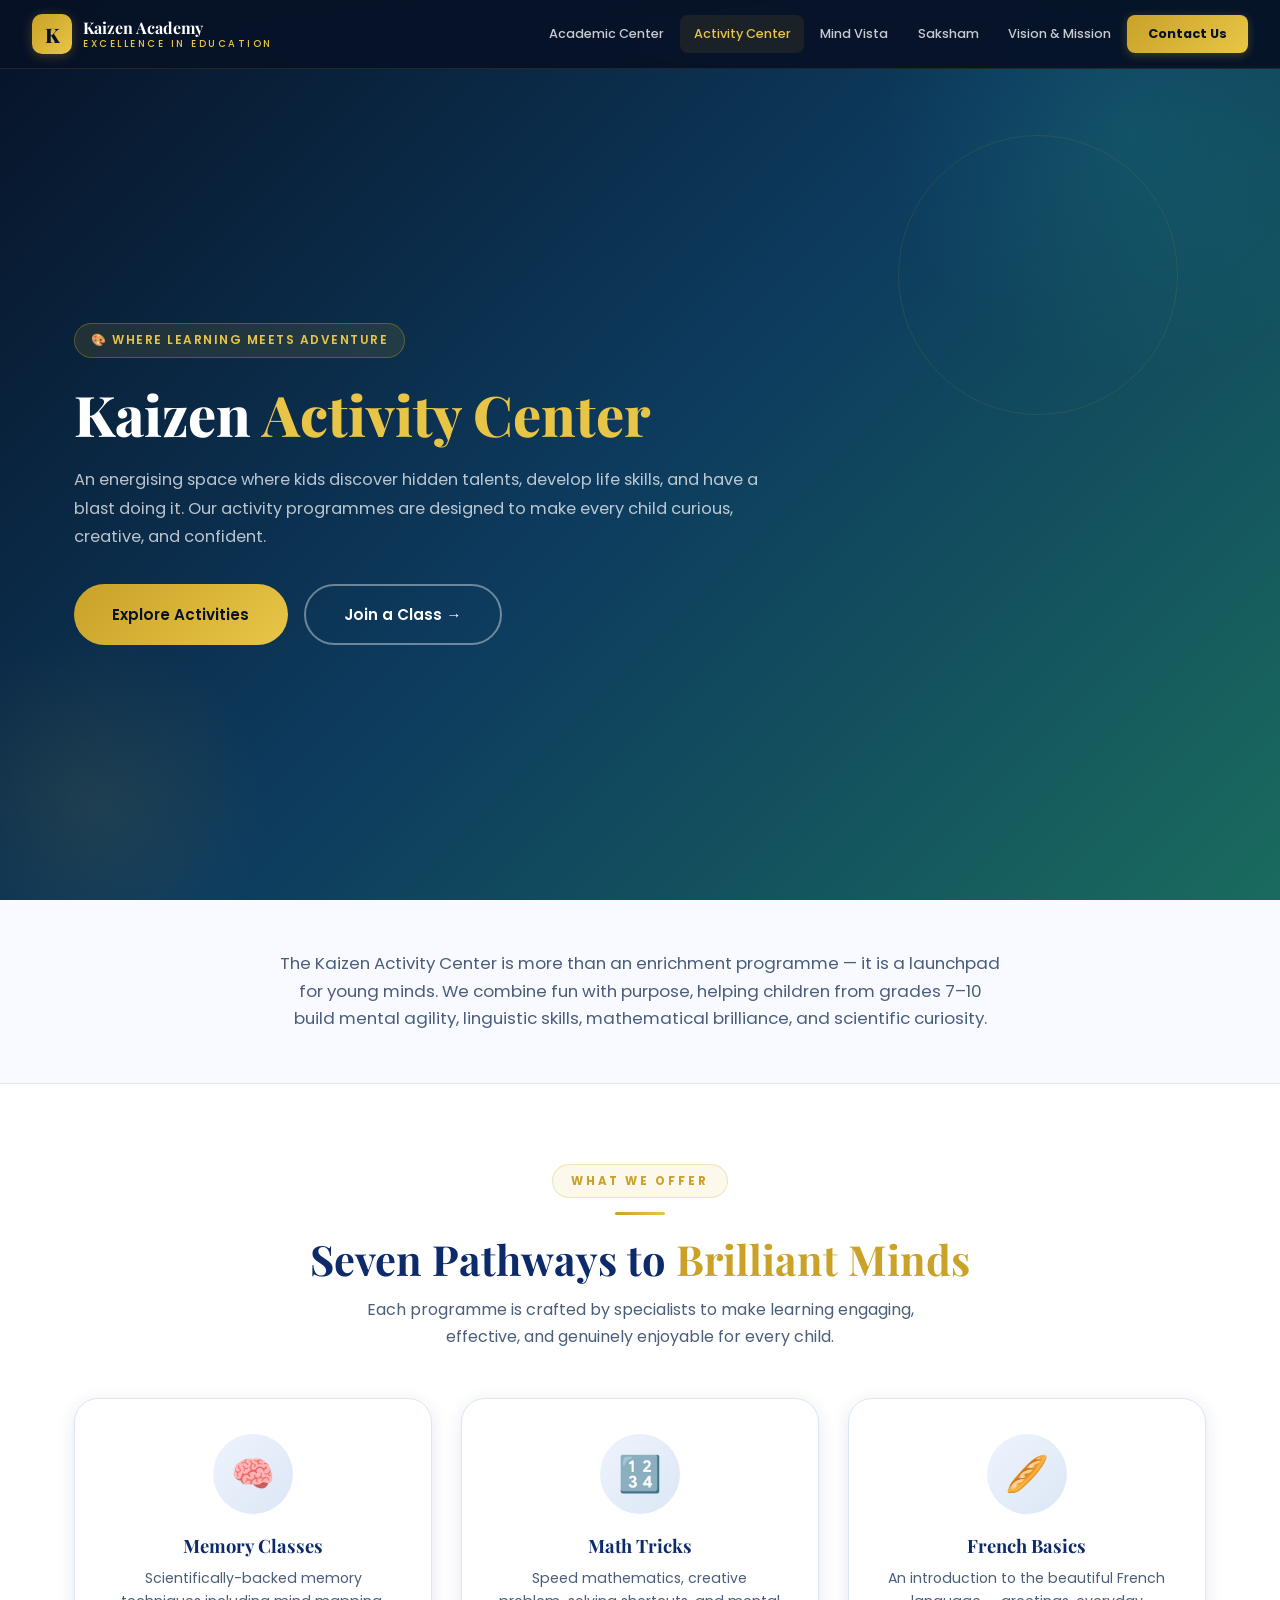
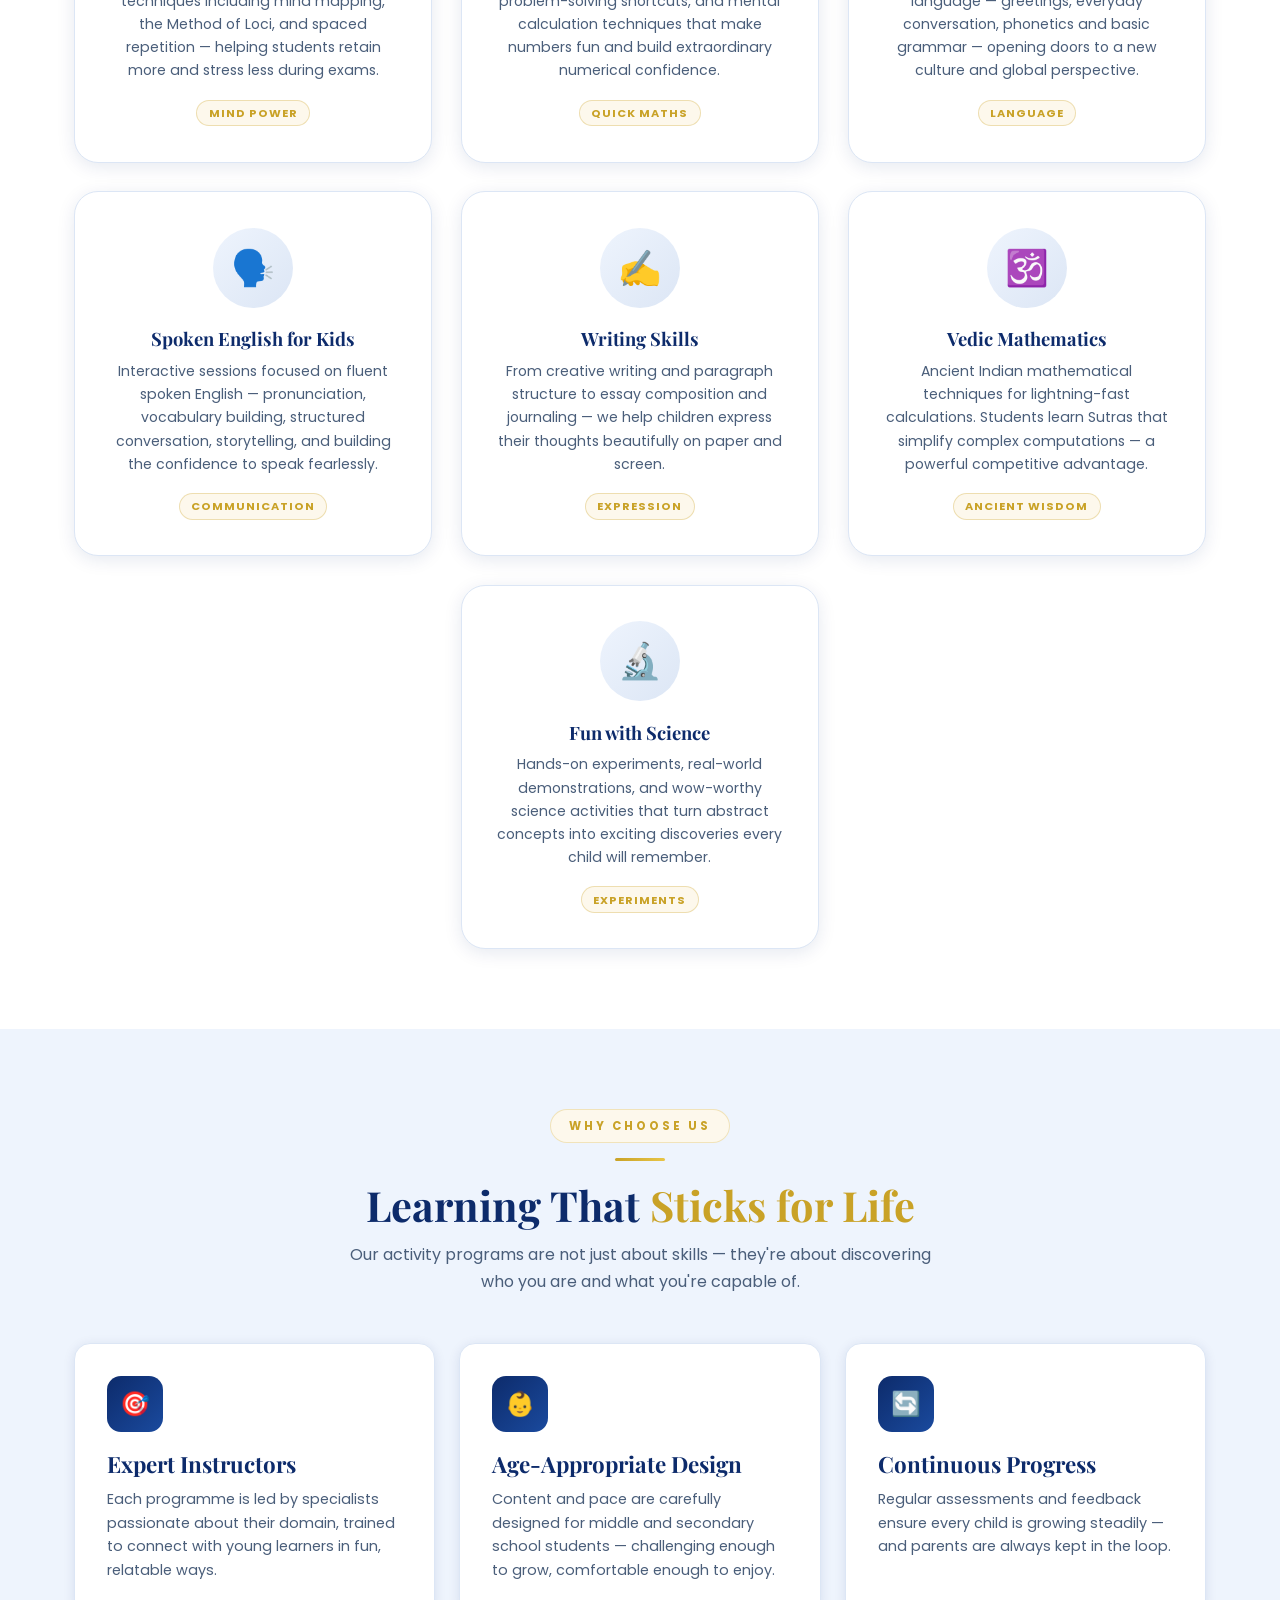
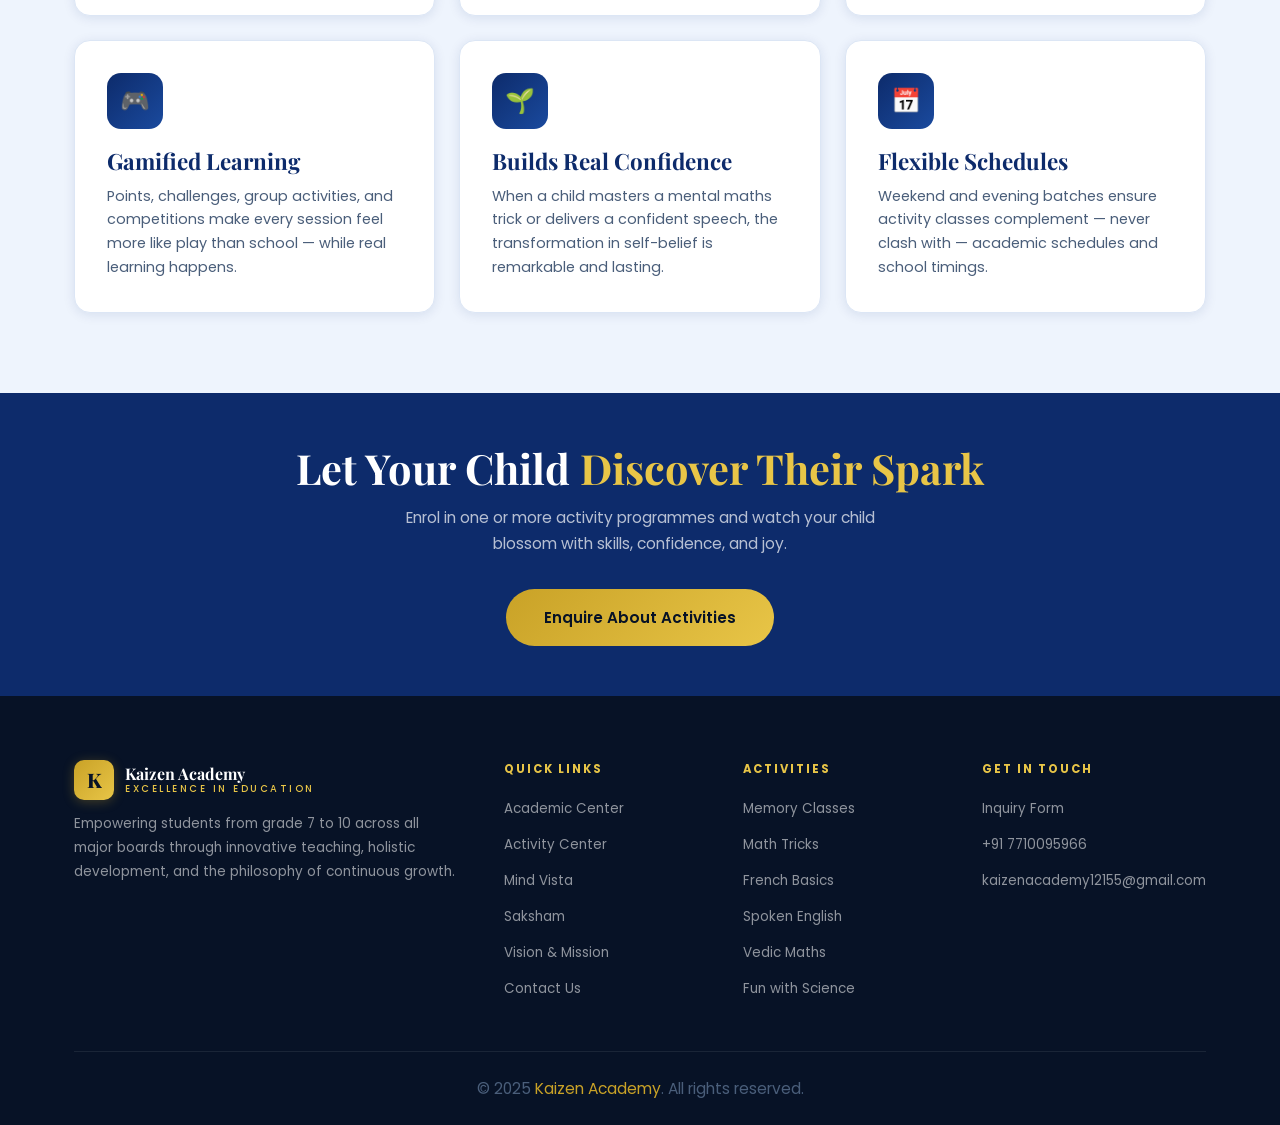
==== commit b77f1f6b: "Update contact information in footer" ====
--- a/activity.html
+++ b/activity.html
@@ -239,8 +239,8 @@
         <h5>Get in Touch</h5>
         <ul>
           <li><a href="contact.html">Inquiry Form</a></li>
-          <li><a href="tel:+919999999999">+91 99999 99999</a></li>
-          <li><a href="mailto:info@kaizenacademy.in">info@kaizenacademy.in</a></li>
+          <li><a href="tel:+917710095966">+91 7710095966</a></li>
+          <li><a href="mailto:kaizenacademy12155@gmail.com">kaizenacademy12155@gmail.com</a></li>
         </ul>
       </div>
     </div>
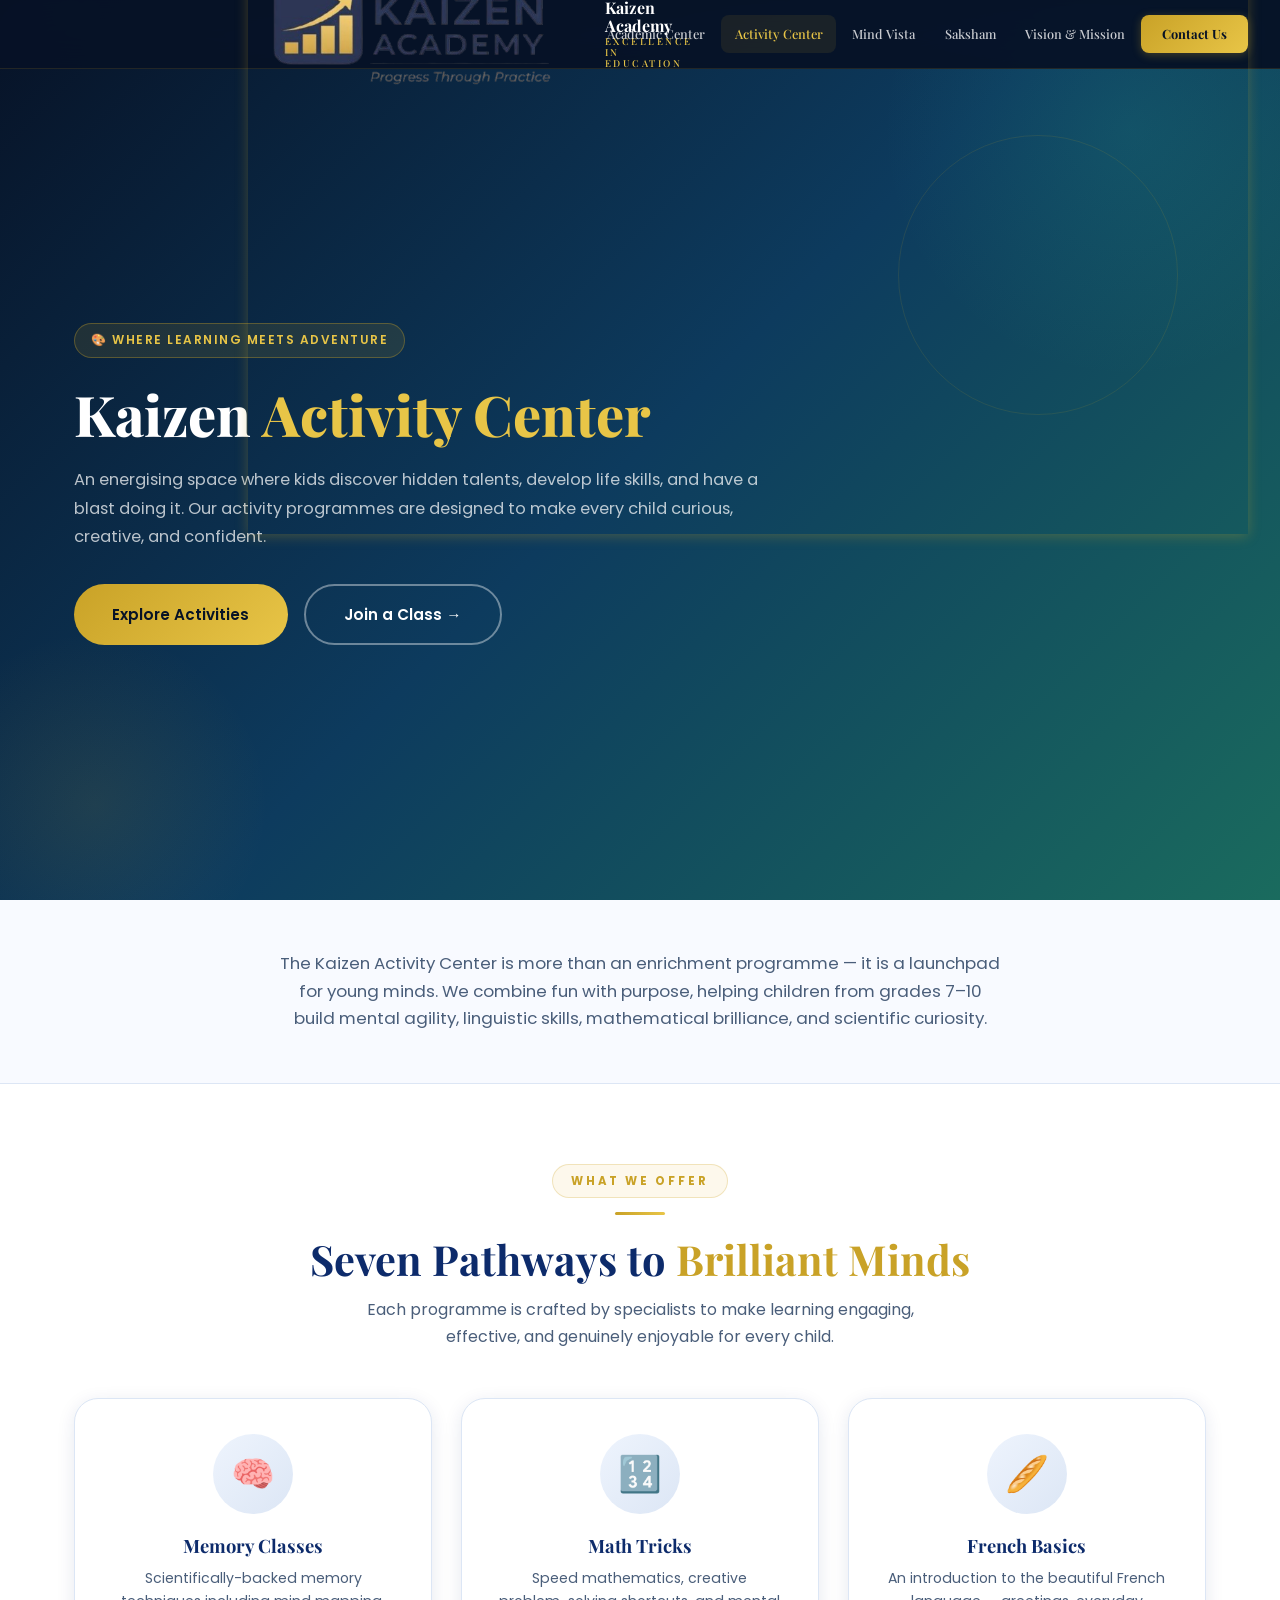
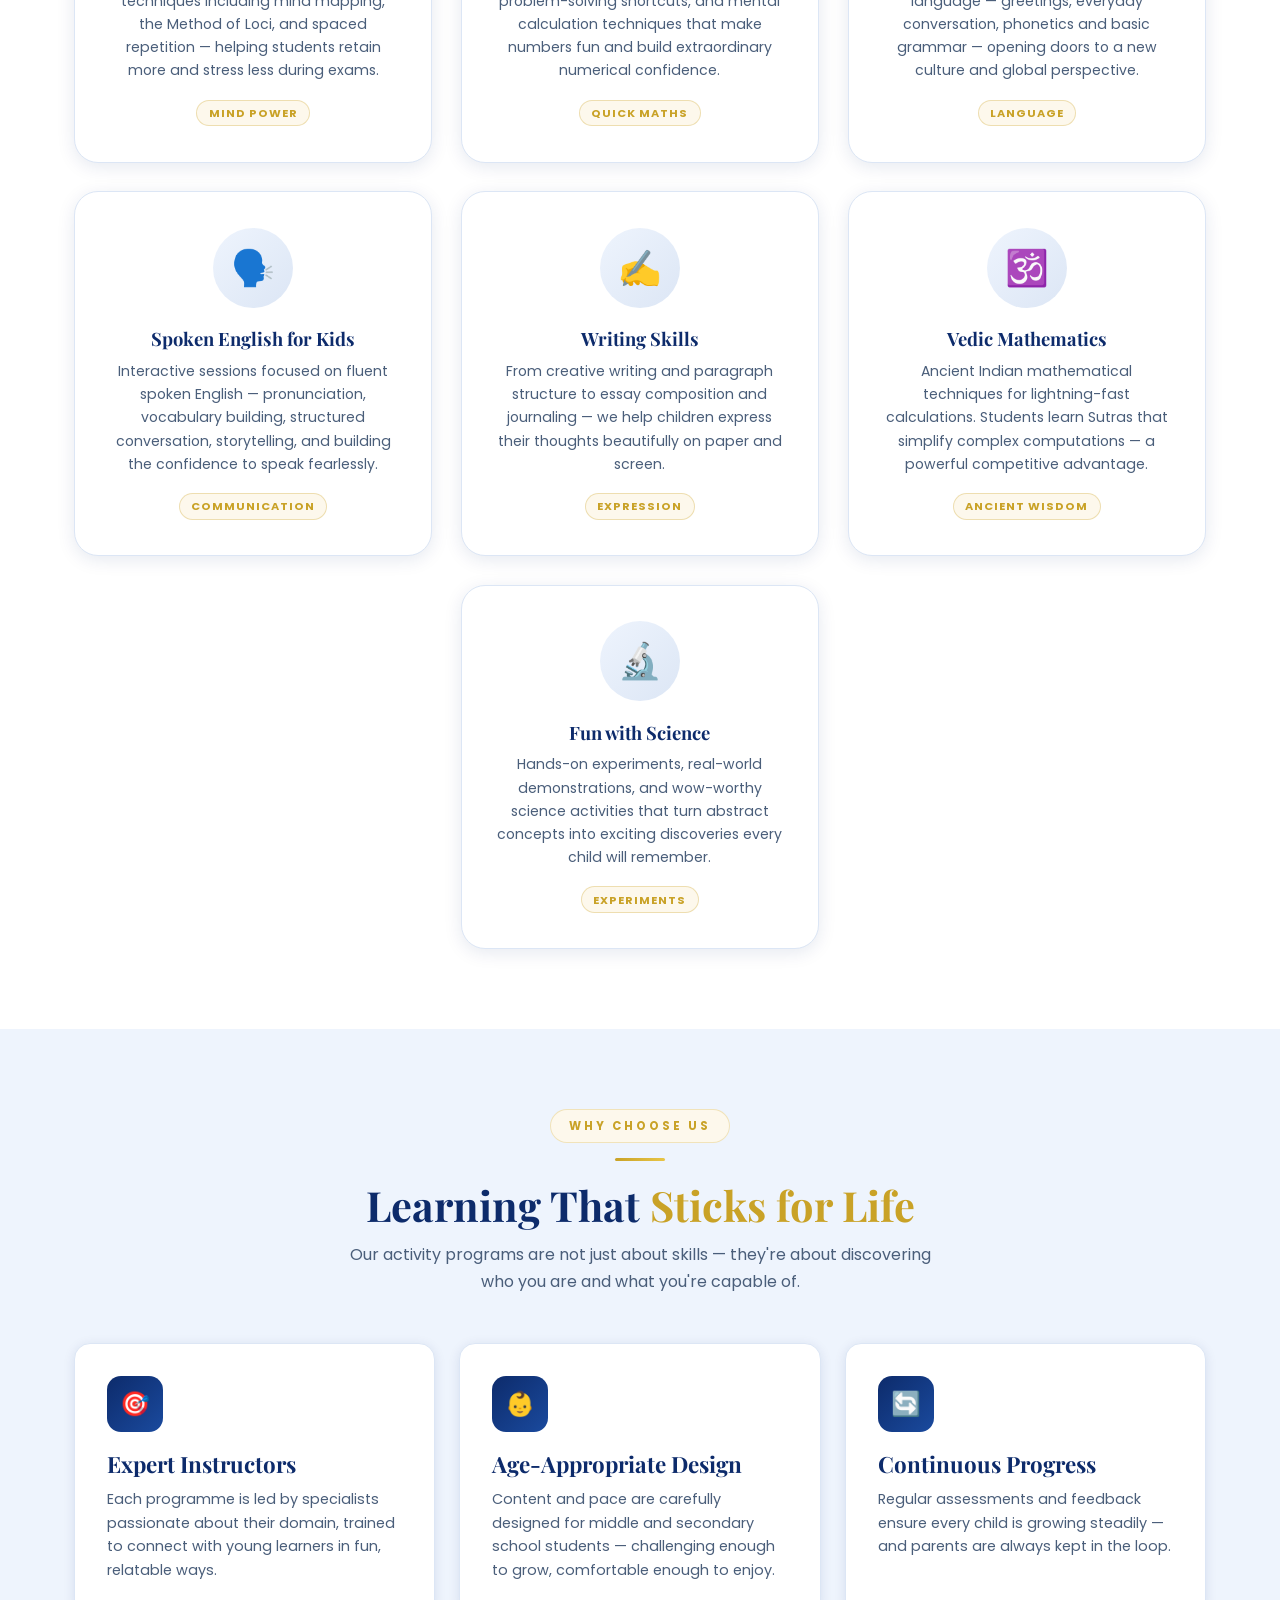
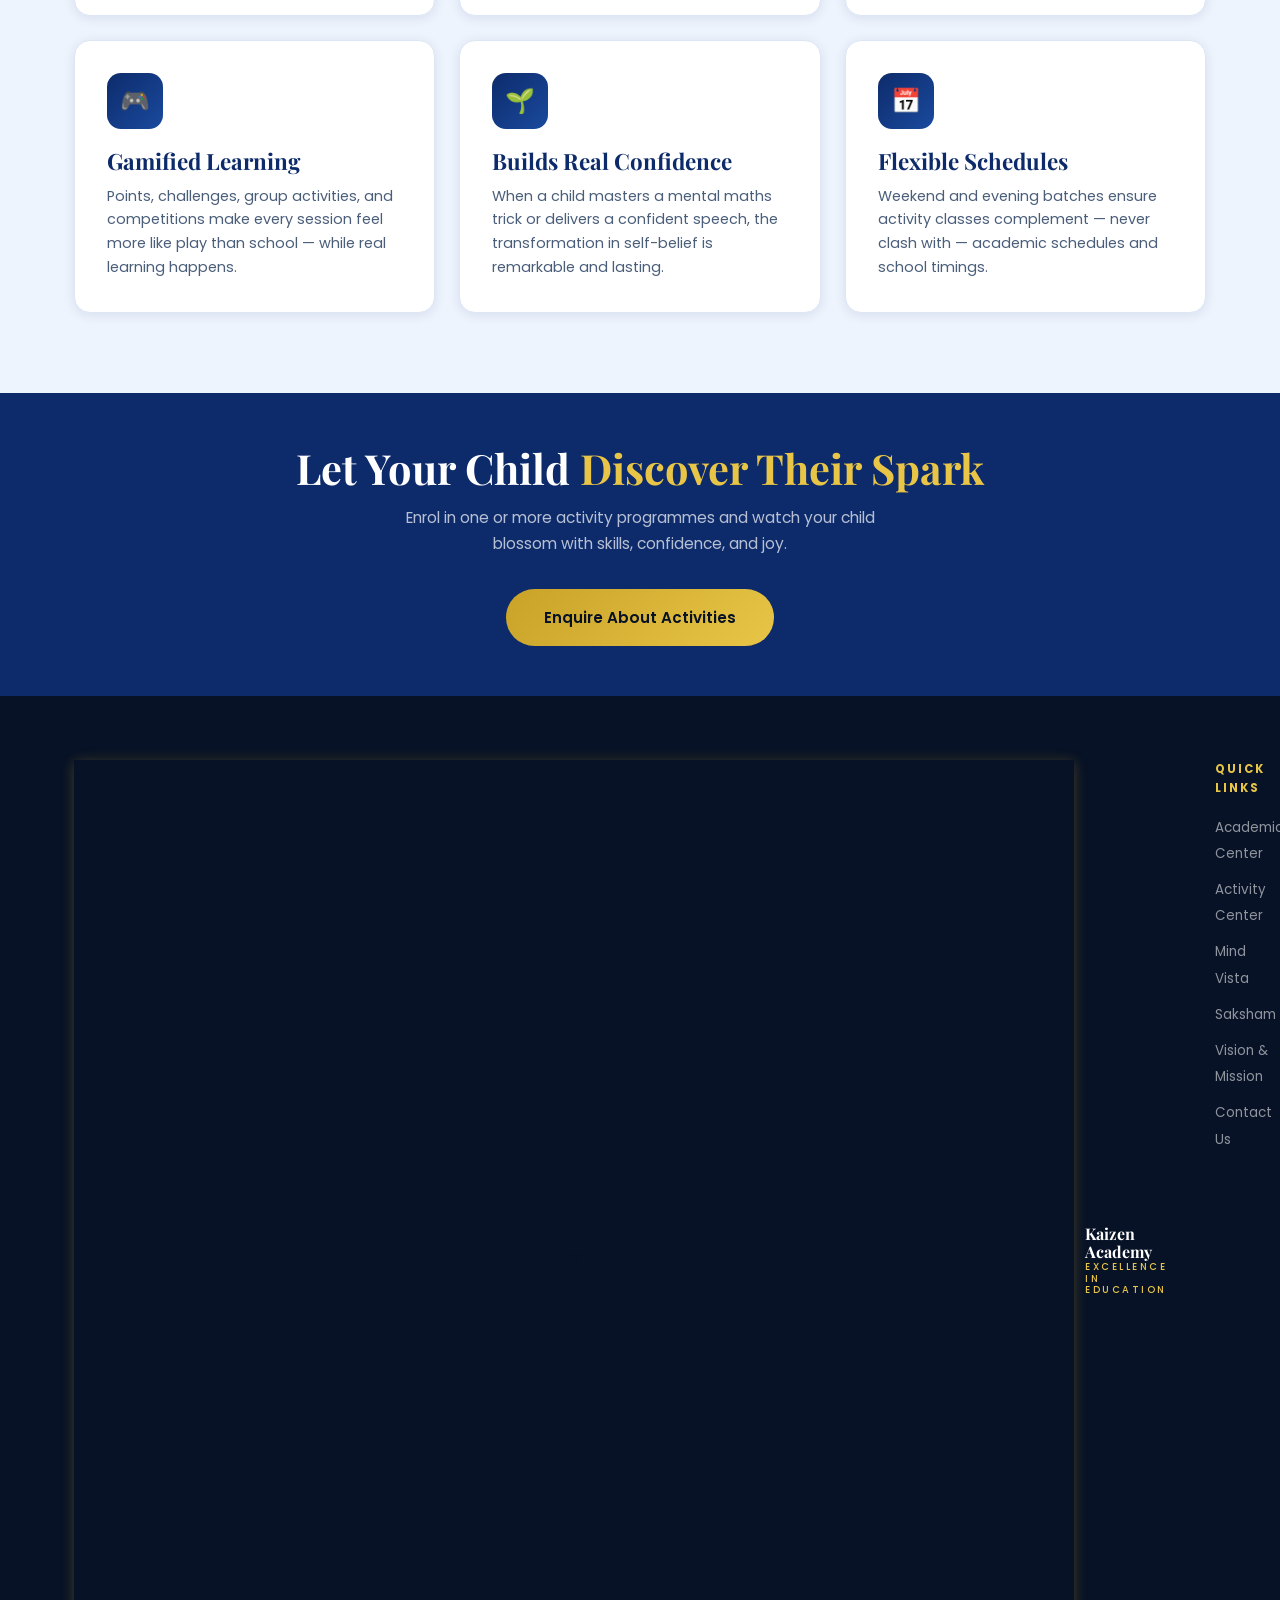
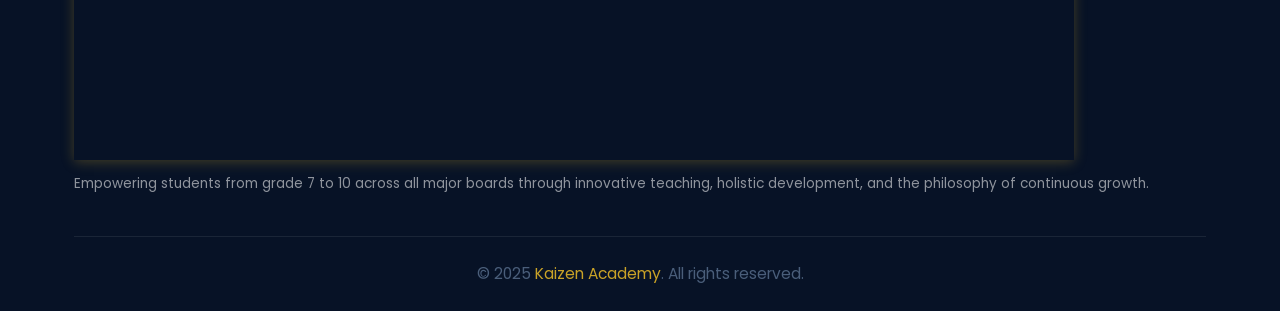
==== commit 701326ac: "Replace logo text with image in navbar" ====
--- a/activity.html
+++ b/activity.html
@@ -29,7 +29,7 @@
 <nav class="navbar" id="navbar">
   <div class="nav-wrap">
     <a href="index.html" class="nav-logo">
-      <div class="logo-mark">K</div>
+ <div class="logo-mark"><img src="logokaizennobg.png" alt="logo">
       <div class="logo-text"><span class="name">Kaizen Academy</span><span class="tagline">Excellence in Education</span></div>
     </a>
     <ul class="nav-menu">
--- a/styles.css
+++ b/styles.css
@@ -58,7 +58,7 @@
 .navbar.scrolled{box-shadow:0 4px 30px rgba(0,0,0,.4);}
 .nav-wrap{max-width:1280px;margin:0 auto;height:68px;display:flex;align-items:center;justify-content:space-between;padding:0 2rem;gap:1.5rem;}
 .nav-logo{display:flex;align-items:center;gap:.7rem;text-decoration:none;}
-.logo-mark{width:40px;height:40px;background:linear-gradient(135deg,var(--gold),var(--gold-light));border-radius:10px;display:flex;align-items:center;justify-content:center;font-family:'Playfair Display',serif;font-size:1.25rem;font-weight:800;color:var(--blue-dark);flex-shrink:0;box-shadow:0 2px 12px var(--shadow-gold);}
+.logo-mark{width:1000px;height:1000px;display:flex;align-items:center;justify-content:center;font-family:'Playfair Display',serif;font-size:1.25rem;font-weight:800;color:var(--blue-dark);flex-shrink:0;box-shadow:0 2px 12px var(--shadow-gold);}
 .logo-text{line-height:1.15;}
 .logo-text .name{display:block;font-family:'Playfair Display',serif;font-size:1rem;font-weight:700;color:var(--white);}
 .logo-text .tagline{display:block;font-size:.6rem;color:var(--gold-light);letter-spacing:2.5px;text-transform:uppercase;font-weight:500;}
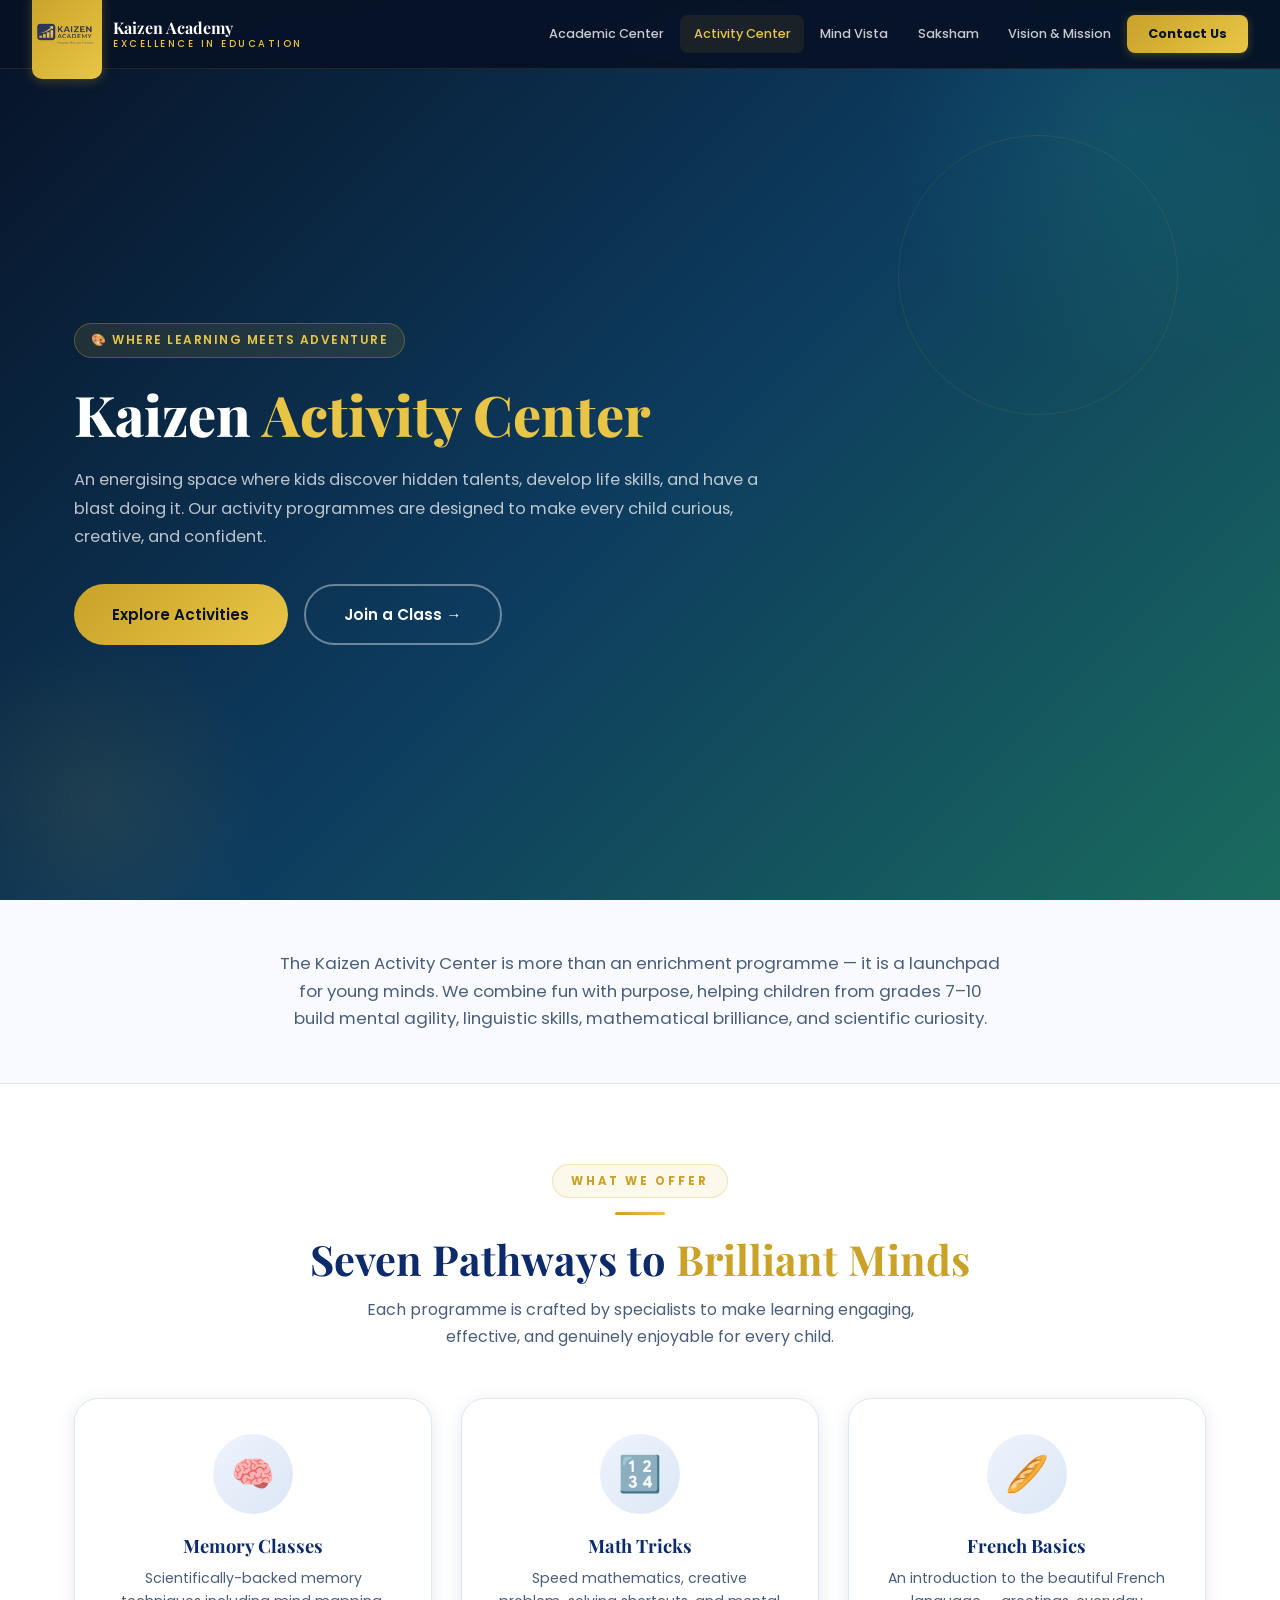
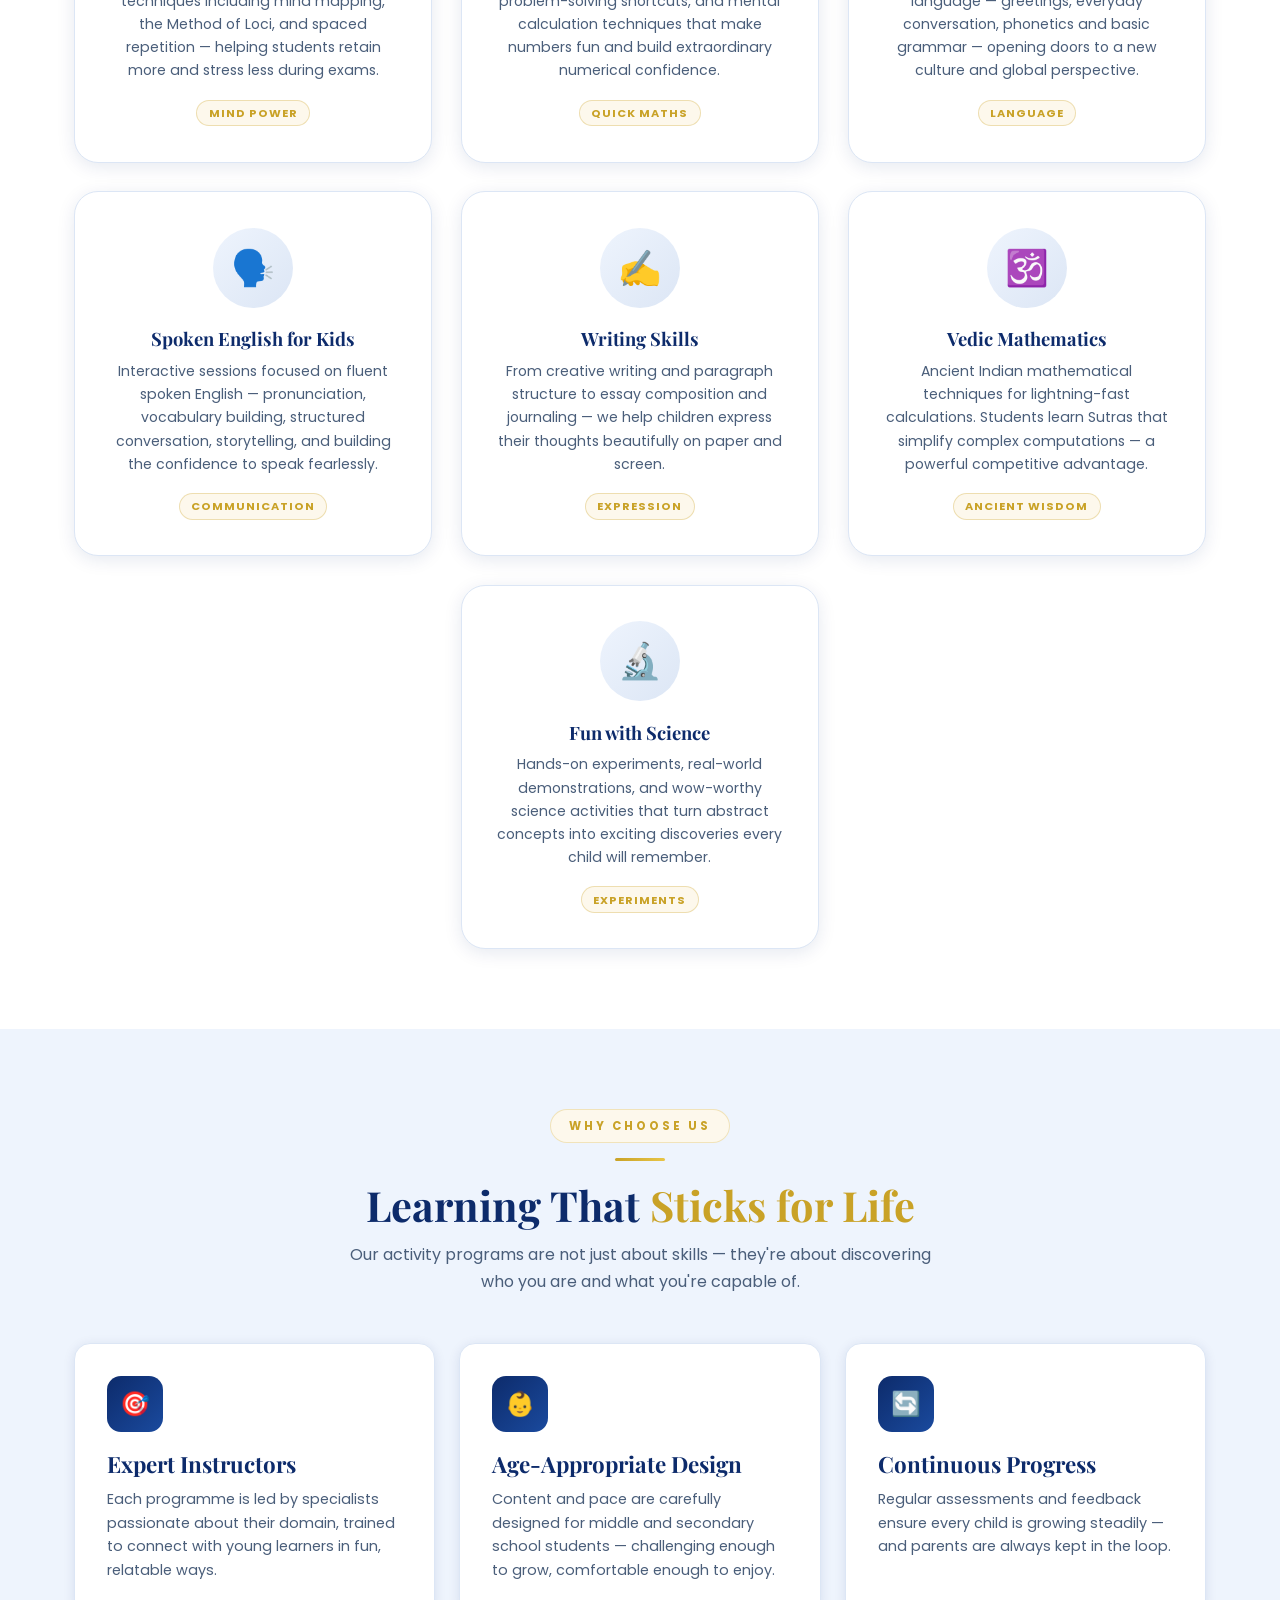
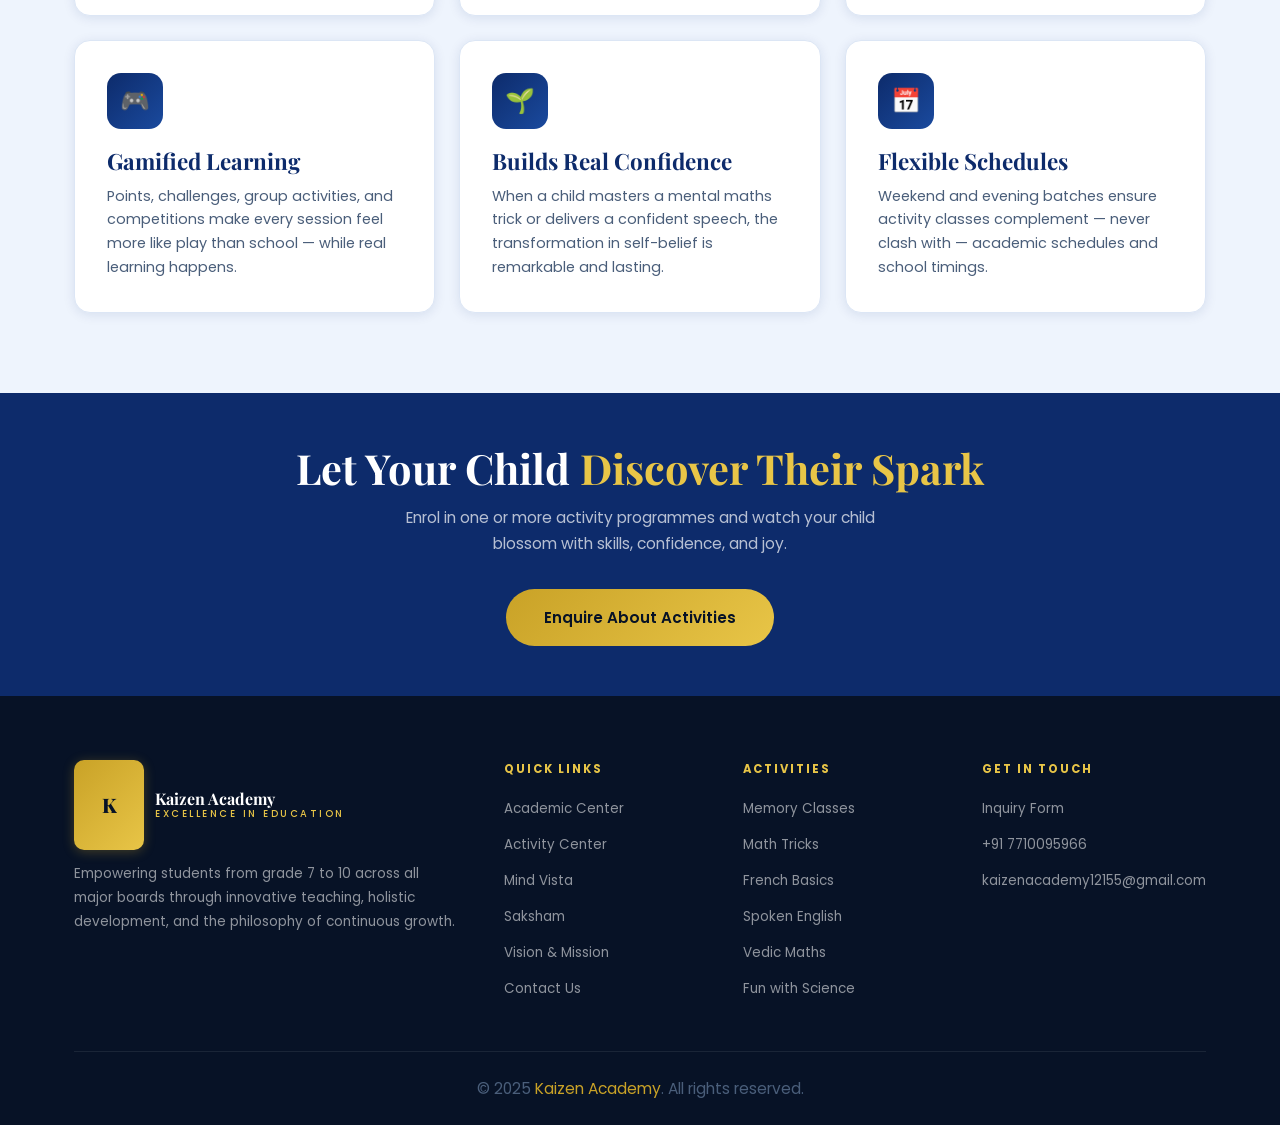
==== commit 3970a2a7: "Add logo and tagline to navigation bar" ====
--- a/activity.html
+++ b/activity.html
@@ -30,6 +30,8 @@
   <div class="nav-wrap">
     <a href="index.html" class="nav-logo">
  <div class="logo-mark"><img src="logokaizennobg.png" alt="logo">
+   </div>
+
       <div class="logo-text"><span class="name">Kaizen Academy</span><span class="tagline">Excellence in Education</span></div>
     </a>
     <ul class="nav-menu">
--- a/styles.css
+++ b/styles.css
@@ -58,7 +58,7 @@
 .navbar.scrolled{box-shadow:0 4px 30px rgba(0,0,0,.4);}
 .nav-wrap{max-width:1280px;margin:0 auto;height:68px;display:flex;align-items:center;justify-content:space-between;padding:0 2rem;gap:1.5rem;}
 .nav-logo{display:flex;align-items:center;gap:.7rem;text-decoration:none;}
-.logo-mark{width:1000px;height:1000px;display:flex;align-items:center;justify-content:center;font-family:'Playfair Display',serif;font-size:1.25rem;font-weight:800;color:var(--blue-dark);flex-shrink:0;box-shadow:0 2px 12px var(--shadow-gold);}
+.logo-mark{width:70px;height:90px;background:linear-gradient(135deg,var(--gold),var(--gold-light));border-radius:10px;display:flex;align-items:center;justify-content:center;font-family:'Playfair Display',serif;font-size:1.25rem;font-weight:800;color:var(--blue-dark);flex-shrink:0;box-shadow:0 2px 12px var(--shadow-gold);}
 .logo-text{line-height:1.15;}
 .logo-text .name{display:block;font-family:'Playfair Display',serif;font-size:1rem;font-weight:700;color:var(--white);}
 .logo-text .tagline{display:block;font-size:.6rem;color:var(--gold-light);letter-spacing:2.5px;text-transform:uppercase;font-weight:500;}
